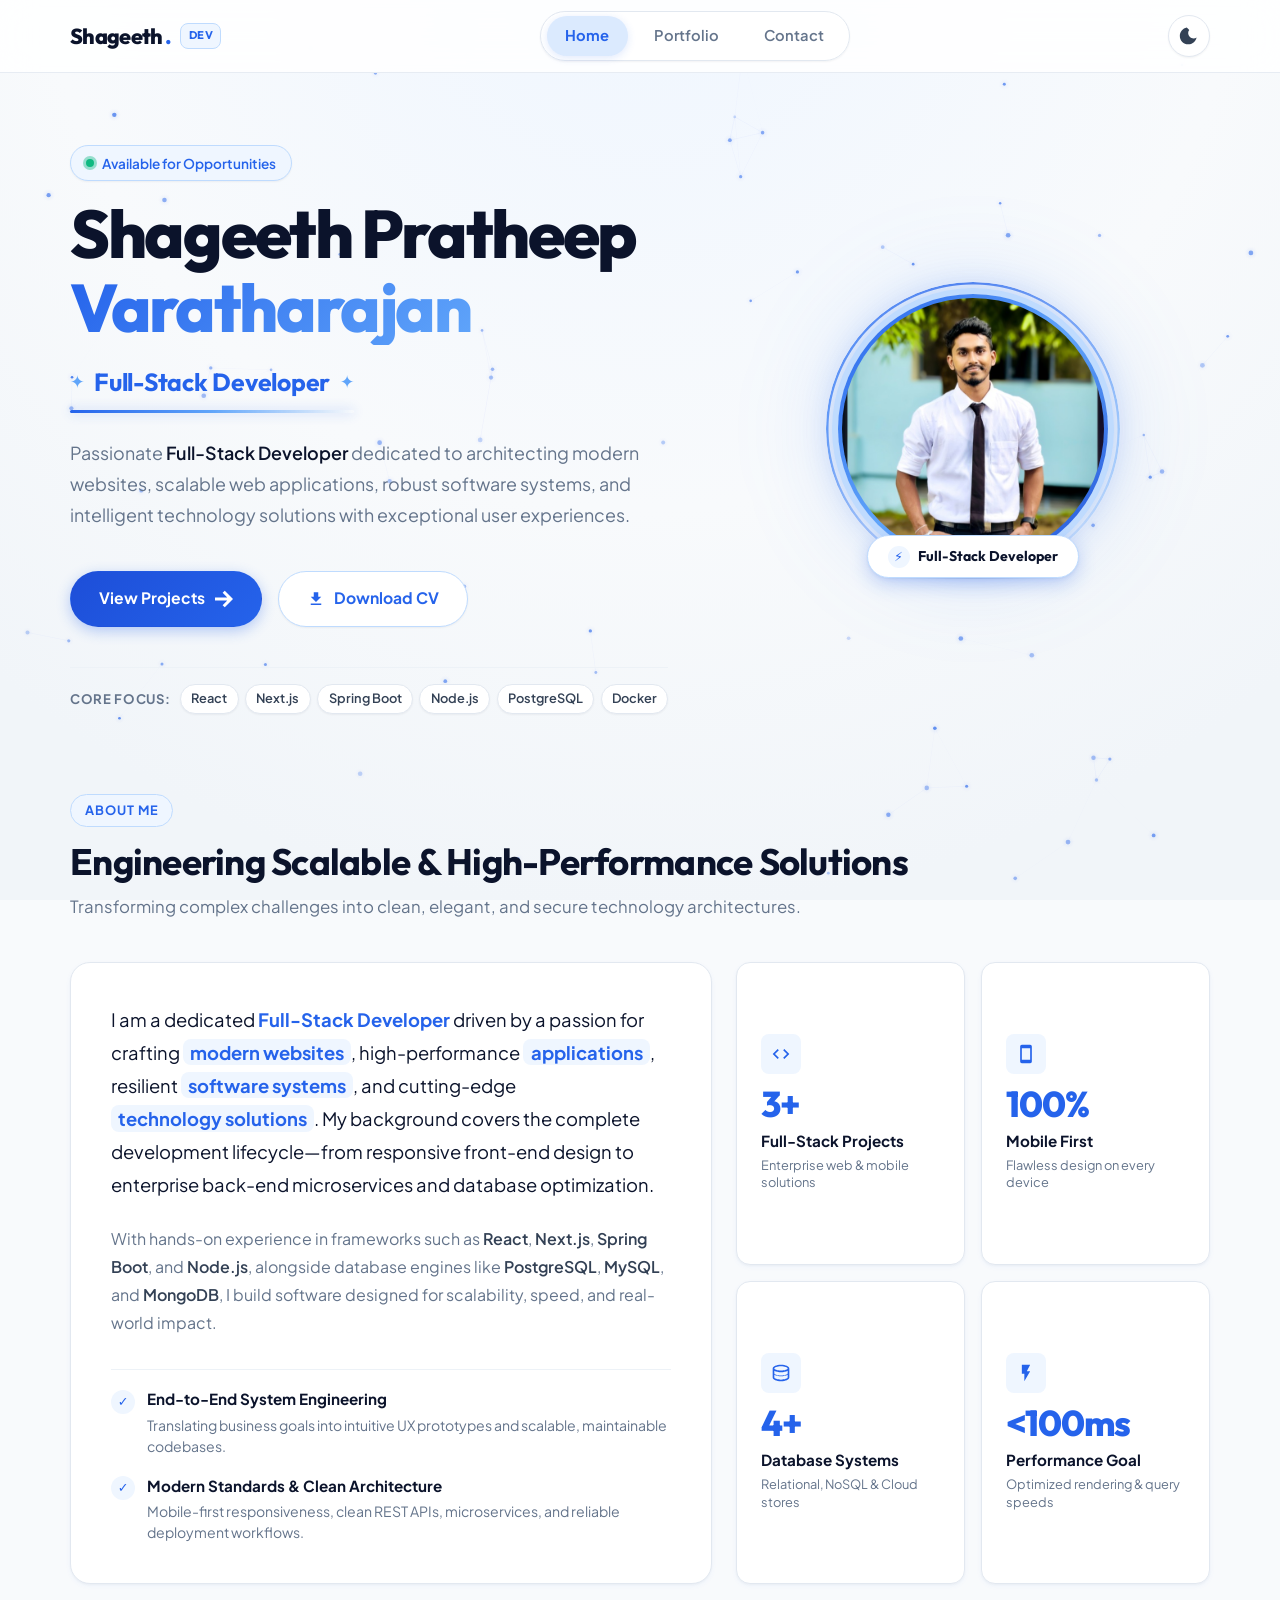
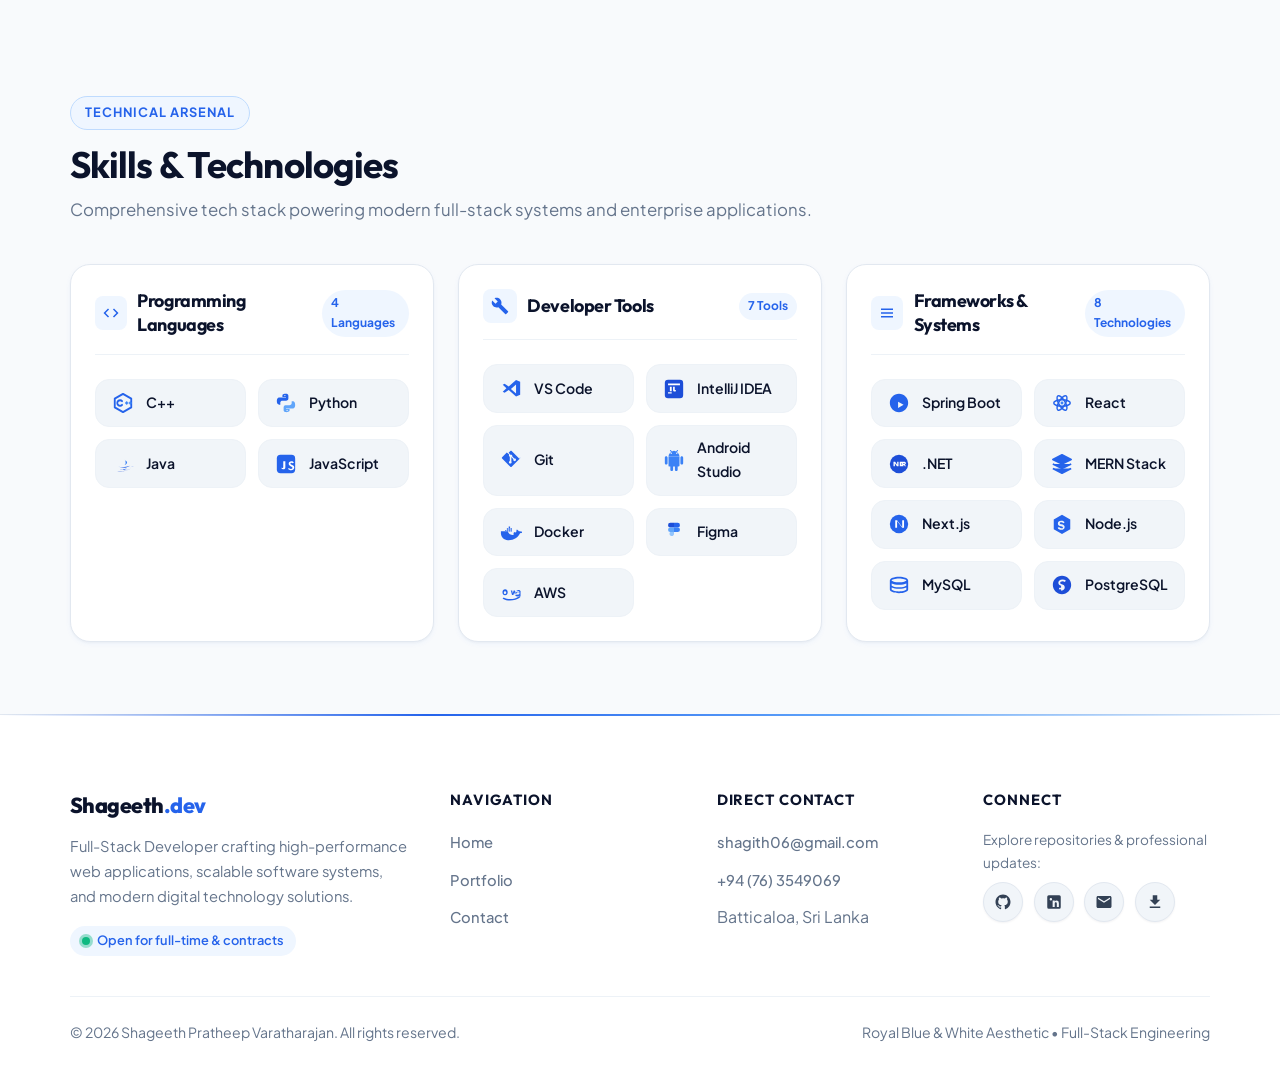
==== index.html @ 0f72dbed "init" ====
<!DOCTYPE html>
<html lang="en">
<head>
  <meta charset="UTF-8">
  <meta name="viewport" content="width=device-width, initial-scale=1">
  <title>Shageeth Pratheep Varatharajan | Full-Stack Developer</title>
  <meta name="description" content="Portfolio of Shageeth Pratheep Varatharajan, Full-Stack Developer specializing in modern websites, scalable applications, and software systems.">
  <link rel="preconnect" href="https://fonts.googleapis.com">
  <link rel="preconnect" href="https://fonts.gstatic.com" crossorigin>
  <link rel="stylesheet" href="https://fonts.googleapis.com/css2?family=Outfit:wght@400;500;600;700;800;900&family=Plus+Jakarta+Sans:wght@400;500;600;700;800&display=swap">
  <link rel="stylesheet" href="css/style.css">
  <script>
    try {
      var t = localStorage.getItem('theme') || (matchMedia('(prefers-color-scheme: dark)').matches ? 'dark' : 'light');
      document.documentElement.dataset.theme = t;
    } catch (e) {}
  </script>
</head>
<body>
  <a class="skip" href="#main">Skip to content</a>

  <!-- Interactive Constellation Background Canvas -->
  <canvas id="bg-canvas" class="bg-canvas" aria-hidden="true"></canvas>

  <!-- Header & Navigation -->
  <header class="site-header">
    <div class="wrap bar">
      <a class="brand" href="index.html" aria-label="Shageeth.dev Homepage">
        Shageeth<span class="brand-dot">.</span><span class="brand-badge">Dev</span>
      </a>

      <nav id="nav" aria-label="Main Navigation">
        <a href="index.html" aria-current="page">Home</a>
        <a href="portfolio.html">Portfolio</a>
        <a href="contact.html">Contact</a>
      </nav>

      <div class="tools">
        <button id="theme" class="icon-btn" aria-label="Switch theme" type="button">
          <!-- Sun Icon (shown in dark mode) -->
          <svg class="theme-icon-sun" viewBox="0 0 24 24" width="20" height="20">
            <path d="M12 18C8.68629 18 6 15.3137 6 12C6 8.68629 8.68629 6 12 6C15.3137 6 18 8.68629 18 12C18 15.3137 15.3137 18 12 18ZM12 16C14.2091 16 16 14.2091 16 12C16 9.79086 14.2091 8 12 8C9.79086 8 8 9.79086 8 12C8 14.2091 9.79086 16 12 16ZM11 1H13V4H11V1ZM11 20H13V23H11V20ZM3.51472 4.92893L4.92893 3.51472L7.05025 5.63604L5.63604 7.05025L3.51472 4.92893ZM16.9497 18.364L18.364 16.9497L20.4853 19.0711L19.0711 20.4853L16.9497 18.364ZM19.0711 3.51472L20.4853 4.92893L18.364 7.05025L16.9497 5.63604L19.0711 3.51472ZM5.63604 16.9497L7.05025 18.364L4.92893 20.4853L3.51472 19.0711L5.63604 16.9497ZM23 11V13H20V11H23ZM4 11V13H1V11H4Z"/>
          </svg>
          <!-- Moon Icon (shown in light mode) -->
          <svg class="theme-icon-moon" viewBox="0 0 24 24" width="20" height="20" style="display:none;">
            <path d="M12.3 4.9C11.5 5.9 11 7.1 11 8.5C11 12.1 13.9 15 17.5 15C18.9 15 20.1 14.5 21.1 13.7C20.1 18.4 15.9 22 11 22C5.5 22 1 17.5 1 12C1 7.1 4.6 2.9 9.3 1.9C10.4 2.8 11.4 3.8 12.3 4.9Z"/>
          </svg>
        </button>
        <button id="burger" class="icon-btn" aria-label="Open menu" aria-expanded="false" aria-controls="nav" type="button">
          <svg viewBox="0 0 24 24" width="22" height="22">
            <path d="M3 6h18v2H3V6zm0 5h18v2H3v-2zm0 5h18v2H3v-2z"/>
          </svg>
        </button>
      </div>
    </div>
  </header>

  <main id="main">
    <!-- Hero Section -->
    <section class="hero wrap">
      <div class="hero-grid">
        <div class="hero-content">
          <div class="hero-pill-badge">
            <span class="status-pulse"></span>
            <span>Available for Opportunities</span>
          </div>

          <h1 class="hero-name">
            Shageeth Pratheep<br>
            <span class="text-royal-gradient">Varatharajan</span>
          </h1>

          <div class="hero-role-wrapper">
            <div class="hero-role-title">
              <span class="role-sparkle">✦</span>
              <span>Full-Stack Developer</span>
              <span class="role-sparkle">✦</span>
            </div>
            <div class="glowing-accent-line"></div>
          </div>

          <p class="hero-lead">
            Passionate <strong class="highlight-ink">Full-Stack Developer</strong> dedicated to architecting modern websites, scalable web applications, robust software systems, and intelligent technology solutions with exceptional user experiences.
          </p>

          <div class="actions">
            <a class="btn btn-primary" href="portfolio.html">
              <span>View Projects</span>
              <svg viewBox="0 0 24 24">
                <path d="M13.025 1l-2.847 2.828 6.176 6.176h-16.354v3.992h16.354l-6.176 6.176 2.847 2.828 10.975-11z"/>
              </svg>
            </a>
            <a class="btn btn-ghost" href="assets/Shageeth_CV.pdf" download="Shageeth_CV.pdf">
              <svg viewBox="0 0 24 24">
                <path d="M19 9h-4V3H9v6H5l7 7 7-7zM5 18v2h14v-2H5z"/>
              </svg>
              <span>Download CV</span>
            </a>
          </div>

          <div class="hero-quick-stack">
            <span class="quick-stack-label">Core Focus:</span>
            <div class="quick-stack-chips">
              <span>React</span>
              <span>Next.js</span>
              <span>Spring Boot</span>
              <span>Node.js</span>
              <span>PostgreSQL</span>
              <span>Docker</span>
            </div>
          </div>
        </div>

        <div class="hero-visual">
          <div class="avatar-ambient-glow"></div>
          <div class="avatar-container">
            <div class="avatar-rotating-ring"></div>
            <div class="avatar-ring">
              <img src="skp.jpeg" alt="Shageeth Pratheep Varatharajan" class="profile-photo" width="270" height="270">
            </div>
            <div class="avatar-floating-badge">
              <span class="badge-icon">⚡</span>
              <span class="badge-text">Full-Stack Developer</span>
            </div>
          </div>
        </div>
      </div>
    </section>

    <!-- Self Introduction Section -->
    <section class="wrap intro-section" aria-labelledby="about-h">
      <div class="section-header">
        <span class="section-tag">About Me</span>
        <h2 id="about-h">Engineering Scalable &amp; High-Performance Solutions</h2>
        <p class="section-desc">Transforming complex challenges into clean, elegant, and secure technology architectures.</p>
      </div>

      <div class="intro-grid">
        <div class="intro-card">
          <p class="intro-highlight-text">
            I am a dedicated <strong class="text-royal">Full-Stack Developer</strong> driven by a passion for crafting 
            <span class="keyword-highlight">modern websites</span>, high-performance <span class="keyword-highlight">applications</span>, 
            resilient <span class="keyword-highlight">software systems</span>, and cutting-edge <span class="keyword-highlight">technology solutions</span>. 
            My background covers the complete development lifecycle—from responsive front-end design to enterprise back-end microservices and database optimization.
          </p>

          <p class="intro-secondary-text">
            With hands-on experience in frameworks such as <strong class="tech-bold">React</strong>, <strong class="tech-bold">Next.js</strong>, 
            <strong class="tech-bold">Spring Boot</strong>, and <strong class="tech-bold">Node.js</strong>, alongside database engines like 
            <strong class="tech-bold">PostgreSQL</strong>, <strong class="tech-bold">MySQL</strong>, and <strong class="tech-bold">MongoDB</strong>, 
            I build software designed for scalability, speed, and real-world impact.
          </p>

          <div class="intro-points">
            <div class="point-item">
              <div class="point-icon">✓</div>
              <div>
                <strong>End-to-End System Engineering</strong>
                <p>Translating business goals into intuitive UX prototypes and scalable, maintainable codebases.</p>
              </div>
            </div>
            <div class="point-item">
              <div class="point-icon">✓</div>
              <div>
                <strong>Modern Standards &amp; Clean Architecture</strong>
                <p>Mobile-first responsiveness, clean REST APIs, microservices, and reliable deployment workflows.</p>
              </div>
            </div>
          </div>
        </div>

        <div class="stats-container">
          <div class="stat-card">
            <div class="stat-icon-wrap">
              <svg viewBox="0 0 24 24">
                <path d="M9.4 16.6L4.8 12l4.6-4.6L8 6l-6 6 6 6 1.4-1.4zm5.2 0l4.6-4.6-4.6-4.6L16 6l6 6-6 6-1.4-1.4z"/>
              </svg>
            </div>
            <div class="stat-value">3+</div>
            <div class="stat-label">Full-Stack Projects</div>
            <div class="stat-sub">Enterprise web &amp; mobile solutions</div>
          </div>

          <div class="stat-card">
            <div class="stat-icon-wrap">
              <svg viewBox="0 0 24 24">
                <path d="M17 1.01L7 1c-1.1 0-2 .9-2 2v18c0 1.1.9 2 2 2h10c1.1 0 2-.9 2-2V3c0-1.1-.9-1.99-2-1.99zM17 19H7V5h10v14z"/>
              </svg>
            </div>
            <div class="stat-value">100%</div>
            <div class="stat-label">Mobile First</div>
            <div class="stat-sub">Flawless design on every device</div>
          </div>

          <div class="stat-card">
            <div class="stat-icon-wrap">
              <svg viewBox="0 0 24 24">
                <path d="M12 2C6.48 2 2 4.02 2 6.5v11C2 19.98 6.48 22 12 22s10-2.02 10-4.5v-11C22 4.02 17.52 2 12 2zm0 2c4.42 0 8 1.58 8 2.5S16.42 9 12 9 4 7.42 4 6.5 7.58 4 12 4zm8 13.5c0 .92-3.58 2.5-8 2.5s-8-1.58-8-2.5V14.2c2.14 1.14 5.02 1.8 8 1.8s5.86-.66 8-1.8v3.3zm0-5c0 .92-3.58 2.5-8 2.5s-8-1.58-8-2.5V9.2c2.14 1.14 5.02 1.8 8 1.8s5.86-.66 8-1.8v3.3z"/>
              </svg>
            </div>
            <div class="stat-value">4+</div>
            <div class="stat-label">Database Systems</div>
            <div class="stat-sub">Relational, NoSQL &amp; Cloud stores</div>
          </div>

          <div class="stat-card">
            <div class="stat-icon-wrap">
              <svg viewBox="0 0 24 24">
                <path d="M7 2v11h3v9l7-12h-4l4-8z"/>
              </svg>
            </div>
            <div class="stat-value">&lt;100ms</div>
            <div class="stat-label">Performance Goal</div>
            <div class="stat-sub">Optimized rendering &amp; query speeds</div>
          </div>
        </div>
      </div>
    </section>

    <!-- Skills & Technologies Section -->
    <section class="wrap skills-section" aria-labelledby="skills-h">
      <div class="section-header">
        <span class="section-tag">Technical Arsenal</span>
        <h2 id="skills-h">Skills &amp; Technologies</h2>
        <p class="section-desc">Comprehensive tech stack powering modern full-stack systems and enterprise applications.</p>
      </div>

      <div class="skills-grid">
        <!-- Category 1: Programming Languages -->
        <article class="skill-category-card">
          <div class="category-header">
            <div class="category-title-wrap">
              <div class="category-icon">
                <svg viewBox="0 0 24 24">
                  <path d="M9.4 16.6L4.8 12l4.6-4.6L8 6l-6 6 6 6 1.4-1.4zm5.2 0l4.6-4.6-4.6-4.6L16 6l6 6-6 6-1.4-1.4z"/>
                </svg>
              </div>
              <h3>Programming Languages</h3>
            </div>
            <span class="skill-count-badge">4 Languages</span>
          </div>

          <div class="tech-badges-list">
            <!-- C++ -->
            <div class="tech-badge-item">
              <div class="tech-icon-box">
                <svg viewBox="0 0 24 24" fill="none">
                  <path d="M12 2L3 7.2v9.6L12 22l9-5.2V7.2L12 2z" stroke="#2563EB" stroke-width="2" stroke-linejoin="round"/>
                  <path d="M11 10a3 3 0 100 4" stroke="#2563EB" stroke-width="2" stroke-linecap="round"/>
                  <path d="M15 12h2M16 11v2M19 12h2M20 11v2" stroke="#3B82F6" stroke-width="1.8" stroke-linecap="round"/>
                </svg>
              </div>
              <span>C++</span>
            </div>

            <!-- Python -->
            <div class="tech-badge-item">
              <div class="tech-icon-box">
                <svg viewBox="0 0 24 24">
                  <path fill="#2563EB" d="M11.9 2c-4 0-3.8 1.7-3.8 1.7v1.8h3.9v.6H4.7S2 5.9 2 9.9s2.4 3.9 2.4 3.9h1.4v-1.9s-.1-2.4 2.4-2.4h4.1s2.3.1 2.3-2.3V4.3S14.8 2 11.9 2zm-1.1 1.2a.7.7 0 110 1.4.7.7 0 010-1.4z"/>
                  <path fill="#60A5FA" d="M12.1 22c4 0 3.8-1.7 3.8-1.7v-1.8H12v-.6h7.3s2.7.2 2.7-3.8-2.4-3.9-2.4-3.9h-1.4v1.9s.1 2.4-2.4 2.4H11.7s-2.3-.1-2.3 2.3v2.8s-.2 2.3 2.7 2.3zm1.1-1.2a.7.7 0 110-1.4.7.7 0 010 1.4z"/>
                </svg>
              </div>
              <span>Python</span>
            </div>

            <!-- Java -->
            <div class="tech-badge-item">
              <div class="tech-icon-box">
                <svg viewBox="0 0 24 24">
                  <path fill="#2563EB" d="M8.8 17.5c1.9.1 4.8.4 7.6-.8-.7.7-1.7 1.3-2.8 1.5 3.3.2 6.5-.7 8.4-2.1-4.2 2.8-11.4 2.3-13.2 1.4zm-2.1-2.4c3.4.3 8.3.6 13.1-1.1-1.2.9-3.2 1.6-5.1 1.8 4 .2 8.3-.7 10.4-2.3-5.3 3.3-14.7 2.7-18.4 1.6z"/>
                  <path fill="#3B82F6" d="M14.6 9.8c.8 1 .4 1.9-.9 3.2 1.8-.7 3.1-1.8 2.7-3-.4-1.2-2.1-1.9-3.1-2.8 1.2.5 1.8 1.5 1.3 2.6z"/>
                  <path fill="#1D4ED8" d="M10.8 19.8c-2.3.2-4.1.3-5.2-.2 1 .5 2.6.7 4.5.6 2.3-.1 5.3-.6 7.4-1.6-2 .7-4.5 1.1-6.7 1.2z"/>
                </svg>
              </div>
              <span>Java</span>
            </div>

            <!-- JavaScript -->
            <div class="tech-badge-item">
              <div class="tech-icon-box">
                <svg viewBox="0 0 24 24">
                  <rect width="20" height="20" x="2" y="2" rx="4" fill="#2563EB"/>
                  <path fill="#FFFFFF" d="M7 16.5c.5.8 1.3 1.3 2.3 1.3 1.2 0 2-.7 2-2.2v-6.6h-2.3v6.5c0 .6-.3.9-.8.9-.4 0-.7-.3-.9-.6L7 16.5zm8.2-.1c.6.6 1.4 1 2.3 1 1 0 1.6-.5 1.6-1.2 0-.8-.6-1.1-1.7-1.6-1.5-.6-2.5-1.4-2.5-2.8 0-1.5 1.2-2.8 3-2.8 1.2 0 2.1.4 2.8 1.3l-1.5 1c-.4-.5-.8-.8-1.4-.8-.6 0-1 .4-1 .9 0 .6.4.9 1.4 1.3 1.7.7 2.8 1.4 2.8 3.1 0 1.8-1.4 2.9-3.4 2.9-1.5 0-2.6-.5-3.3-1.6l1.4-1.2z"/>
                </svg>
              </div>
              <span>JavaScript</span>
            </div>
          </div>
        </article>

        <!-- Category 2: Developer Tools -->
        <article class="skill-category-card">
          <div class="category-header">
            <div class="category-title-wrap">
              <div class="category-icon">
                <svg viewBox="0 0 24 24">
                  <path d="M22.7 19l-9.1-9.1c.9-2.3.4-5-1.5-6.9-2-2-5-2.4-7.4-1.3L9 6 6 9 1.6 4.7C.4 7.1.9 10.1 2.9 12.1c1.9 1.9 4.6 2.4 6.9 1.5l9.1 9.1c.4.4 1 .4 1.4 0l2.3-2.3c.5-.4.5-1.1.1-1.4z"/>
                </svg>
              </div>
              <h3>Developer Tools</h3>
            </div>
            <span class="skill-count-badge">7 Tools</span>
          </div>

          <div class="tech-badges-list">
            <!-- VS Code -->
            <div class="tech-badge-item">
              <div class="tech-icon-box">
                <svg viewBox="0 0 24 24">
                  <path fill="#2563EB" d="M17.5 2.1l-8 7.3L5 6.2 3 7.3l4 3.9L3 15.1l2 1.1 4.5-3.2 8 7.3 4.5-2.1V4.2L17.5 2.1zm0 14.7l-5.6-4.8 5.6-4.8v9.6z"/>
                </svg>
              </div>
              <span>VS Code</span>
            </div>

            <!-- IntelliJ IDEA -->
            <div class="tech-badge-item">
              <div class="tech-icon-box">
                <svg viewBox="0 0 24 24">
                  <rect width="20" height="20" x="2" y="2" rx="3.5" fill="#1D4ED8"/>
                  <path fill="#FFFFFF" d="M5.5 17h4v-1.5h-4V17zm4-7.5h-2v5h2v-5zm3.5 0h-2v3.5c0 1.2.6 1.7 1.8 1.7.5 0 .9-.1 1.2-.2v-1.4c-.2.1-.5.1-.7.1-.4 0-.5-.2-.5-.6v-3.1h.2zM5.5 6h13v2h-13V6z"/>
                </svg>
              </div>
              <span>IntelliJ IDEA</span>
            </div>

            <!-- Git -->
            <div class="tech-badge-item">
              <div class="tech-icon-box">
                <svg viewBox="0 0 24 24">
                  <path fill="#2563EB" d="M21.7 11.3l-9-9c-.4-.4-1-.4-1.4 0L9.4 4.2l2.3 2.3c.5-.2 1-.1 1.4.3.4.4.5 1 .3 1.4l2.2 2.2c.5-.2 1-.1 1.4.3.6.6.6 1.5 0 2.1-.6.6-1.5.6-2.1 0-.5-.5-.6-1.2-.3-1.7L12.4 8.7v4.9c.2.2.3.5.3.8 0 .8-.7 1.5-1.5 1.5s-1.5-.7-1.5-1.5c0-.6.4-1.2 1-1.4V8.4c-.6-.2-1-.8-1-1.4 0-.4.2-.7.4-.9L7.4 3.9 2.3 9c-.4.4-.4 1 0 1.4l9 9c.4.4 1 .4 1.4 0l9-9c.4-.4.4-1 0-1.4z"/>
                </svg>
              </div>
              <span>Git</span>
            </div>

            <!-- Android Studio -->
            <div class="tech-badge-item">
              <div class="tech-icon-box">
                <svg viewBox="0 0 24 24">
                  <path fill="#3B82F6" d="M6 18c0 .55.45 1 1 1h1v3.5c0 .83.67 1.5 1.5 1.5s1.5-.67 1.5-1.5V19h2v3.5c0 .83.67 1.5 1.5 1.5s1.5-.67 1.5-1.5V19h1c.55 0 1-.45 1-1V8H6v10zM3.5 8C2.67 8 2 8.67 2 9.5v6c0 .83.67 1.5 1.5 1.5S5 16.33 5 15.5v-6C5 8.67 4.33 8 3.5 8zm17 0c-.83 0-1.5.67-1.5 1.5v6c0 .83.67 1.5 1.5 1.5s1.5-.67 1.5-1.5v-6c0-.83-.67-1.5-1.5-1.5zm-5.4-4.7l1.3-1.3a.6.6 0 00-.8-.8l-1.4 1.4C13.4 2.2 12.7 2 12 2s-1.4.2-2.2.6L8.4 1.2a.6.6 0 00-.8.8l1.3 1.3C7.4 4.3 6.3 5.8 6.1 7.5h11.8c-.2-1.7-1.3-3.2-2.8-4.2zM9 5.5c-.4 0-.8-.3-.8-.8s.3-.8.8-.8.8.3.8.8-.4.8-.8.8zm6 0c-.4 0-.8-.3-.8-.8s.3-.8.8-.8.8.3.8.8-.4.8-.8.8z"/>
                </svg>
              </div>
              <span>Android Studio</span>
            </div>

            <!-- Docker -->
            <div class="tech-badge-item">
              <div class="tech-icon-box">
                <svg viewBox="0 0 24 24">
                  <path fill="#2563EB" d="M22.5 11.5c-.3-.2-1.3-.4-2-.2-.2-.8-.8-1.5-1.6-1.8l-.5-.2-.3.5c-.3.7-.4 1.5-.2 2.3-.6.4-1.7.4-2.1.2l-.3-.2-.2.3c-.6.8-.7 1.8-.4 2.8-.7.2-2.6.2-4.1-.7-1.1-.7-1.9-1.9-2.3-3.2H1V14c.4 3.7 3.3 6.8 7.5 7 6.4.3 11.2-2.7 13.5-7.8.8.1 1.7 0 2.2-.4.4-.3.6-.7.6-1.1-.3-.1-1.3-.1-2.3-.2zM7.5 10H9v1.5H7.5V10zm2 0H11v1.5H9.5V10zm-4 0H7v1.5H5.5V10zm6 0H13v1.5h-1.5V10zm-4-2H9v1.5H7.5V8zm2 0H11v1.5H9.5V8zm2 0H13v1.5h-1.5V8zm-2-2H11v1.5H9.5V6z"/>
                </svg>
              </div>
              <span>Docker</span>
            </div>

            <!-- Figma -->
            <div class="tech-badge-item">
              <div class="tech-icon-box">
                <svg viewBox="0 0 24 24">
                  <path fill="#1D4ED8" d="M8 2h4v5H8a2.5 2.5 0 010-5z"/>
                  <path fill="#2563EB" d="M12 2h4a2.5 2.5 0 010 5h-4V2z"/>
                  <path fill="#3B82F6" d="M12 7h4a2.5 2.5 0 010 5h-4V7z"/>
                  <path fill="#60A5FA" d="M8 7h4v5H8a2.5 2.5 0 010-5z"/>
                  <path fill="#93C5FD" d="M8 12h4v2.5a2.5 2.5 0 11-4-2.5z"/>
                </svg>
              </div>
              <span>Figma</span>
            </div>

            <!-- AWS -->
            <div class="tech-badge-item">
              <div class="tech-icon-box">
                <svg viewBox="0 0 24 24">
                  <path fill="#2563EB" d="M6.8 11.4c-.2-.7-.6-1.2-1.3-1.2-.8 0-1.3.6-1.3 1.5 0 .9.5 1.5 1.3 1.5.7 0 1.1-.5 1.3-1.1v-.7zm1.6-.2c0 2-1.1 3.2-2.9 3.2-1.7 0-2.8-1.2-2.8-3.2 0-2 1.2-3.2 2.9-3.2 1.7 0 2.8 1.2 2.8 3.2zm6.2 3.1h-1.5l-1.3-5h1.5l.6 3 1-3h1.3l.9 3 .7-3h1.5l-1.4 5h-1.4l-1-2.9-.9 2.9zm6.6-1.1c-.5.4-1.2.6-1.9.6-.8 0-1.4-.4-1.4-1 0-.7.6-1 1.7-1.1l1.6-.2v1.7zm1.4-2.6c-.1-1.3-1.1-1.8-2.6-1.8-1.4 0-2.5.5-2.8 1.7l1.3.4c.2-.6.7-.9 1.5-.9.7 0 1.2.3 1.2.8v.5l-2.1.2c-1.8.2-2.6 1-2.6 2.2 0 1.3 1 2.2 2.4 2.2.9 0 1.7-.4 2.1-1.1v1h1.4v-5.2zM2.8 18.2c6.2 3.4 13.9 2.3 19.3-1.6l-1.2-1.1c-4.7 3.4-11.4 4.3-16.9 1.4l-1.2 1.3z"/>
                </svg>
              </div>
              <span>AWS</span>
            </div>
          </div>
        </article>

        <!-- Category 3: Technologies & Frameworks -->
        <article class="skill-category-card">
          <div class="category-header">
            <div class="category-title-wrap">
              <div class="category-icon">
                <svg viewBox="0 0 24 24">
                  <path d="M4 6h16v2H4zm0 5h16v2H4zm0 5h16v2H4z"/>
                </svg>
              </div>
              <h3>Frameworks &amp; Systems</h3>
            </div>
            <span class="skill-count-badge">8 Technologies</span>
          </div>

          <div class="tech-badges-list">
            <!-- Spring Boot -->
            <div class="tech-badge-item">
              <div class="tech-icon-box">
                <svg viewBox="0 0 24 24">
                  <path fill="#2563EB" d="M12 2C6.48 2 2 6.48 2 12s4.48 10 10 10 10-4.48 10-10S17.52 2 12 2zm-1 15.5v-7l6 3.5-6 3.5z"/>
                </svg>
              </div>
              <span>Spring Boot</span>
            </div>

            <!-- React -->
            <div class="tech-badge-item">
              <div class="tech-icon-box">
                <svg viewBox="0 0 24 24" fill="none">
                  <ellipse cx="12" cy="12" rx="3.5" ry="9" stroke="#2563EB" stroke-width="1.6" transform="rotate(30 12 12)"/>
                  <ellipse cx="12" cy="12" rx="3.5" ry="9" stroke="#2563EB" stroke-width="1.6" transform="rotate(90 12 12)"/>
                  <ellipse cx="12" cy="12" rx="3.5" ry="9" stroke="#2563EB" stroke-width="1.6" transform="rotate(150 12 12)"/>
                  <circle cx="12" cy="12" r="1.6" fill="#3B82F6"/>
                </svg>
              </div>
              <span>React</span>
            </div>

            <!-- .NET -->
            <div class="tech-badge-item">
              <div class="tech-icon-box">
                <svg viewBox="0 0 24 24">
                  <circle cx="12" cy="12" r="10" fill="#1D4ED8"/>
                  <path fill="#FFFFFF" d="M6 14.5V9.5h1.8l2.2 3.3V9.5h1.5v5H9.7L7.5 11.2v3.3H6zm6.8 0V9.5h4v1.3h-2.5v.6h2.2v1.2h-2.2v.6h2.5v1.3h-4zm5.5 0l-.8-1.5h-.7v1.5h-1.4V9.5h2.2c1.2 0 1.9.6 1.9 1.6 0 .7-.4 1.2-1 1.4l1 2h-1.2zm-1.5-2.6h.7c.4 0 .7-.2.7-.5s-.3-.5-.7-.5h-.7v1z"/>
                </svg>
              </div>
              <span>.NET</span>
            </div>

            <!-- MERN Stack -->
            <div class="tech-badge-item">
              <div class="tech-icon-box">
                <svg viewBox="0 0 24 24">
                  <path fill="#2563EB" d="M12 2L2 7l10 5 10-5-10-5zM2 17l10 5 10-5M2 12l10 5 10-5" stroke="#2563EB" stroke-width="1.8" fill="none" stroke-linejoin="round"/>
                </svg>
              </div>
              <span>MERN Stack</span>
            </div>

            <!-- Next.js -->
            <div class="tech-badge-item">
              <div class="tech-icon-box">
                <svg viewBox="0 0 24 24">
                  <circle cx="12" cy="12" r="10" fill="#2563EB"/>
                  <path fill="#FFFFFF" d="M15.5 8h2v8h-2l-5.6-7.3V16h-2V8h2l5.6 7.3V8z"/>
                </svg>
              </div>
              <span>Next.js</span>
            </div>

            <!-- Node.js -->
            <div class="tech-badge-item">
              <div class="tech-icon-box">
                <svg viewBox="0 0 24 24">
                  <path fill="#2563EB" d="M12 2l9 5.2v10.4L12 22.8 3 17.6V7.2L12 2zm-1 6.5c-2 0-3.5 1-3.5 3s1.5 2.5 3.5 3c1.5.3 2 .6 2 1.2s-.7 1-1.8 1c-1.3 0-2-.5-2.3-1.3l-1.6.8c.6 1.5 2 2.2 3.9 2.2 2.3 0 3.7-1.1 3.7-3.1 0-1.8-1.3-2.6-3.4-3-1.6-.3-2-.7-2-1.2 0-.6.6-1 1.7-1 1.1 0 1.8.4 2.1 1.1l1.5-.9c-.5-1.2-1.7-1.8-3.3-1.8z"/>
                </svg>
              </div>
              <span>Node.js</span>
            </div>

            <!-- MySQL -->
            <div class="tech-badge-item">
              <div class="tech-icon-box">
                <svg viewBox="0 0 24 24">
                  <path fill="#2563EB" d="M12 3C6.5 3 2 4.8 2 7v10c0 2.2 4.5 4 10 4s10-1.8 10-4V7c0-2.2-4.5-4-10-4zm0 2c4.4 0 8 1.3 8 2s-3.6 2-8 2-8-1.3-8-2 3.6-2 8-2zm8 12c0 .7-3.6 2-8 2s-8-1.3-8-2v-2.2c2 .9 4.8 1.4 8 1.4s6-.5 8-1.4V17zm0-4.5c0 .7-3.6 2-8 2s-8-1.3-8-2v-2.2c2 .9 4.8 1.4 8 1.4s6-.5 8-1.4v2.2z"/>
                </svg>
              </div>
              <span>MySQL</span>
            </div>

            <!-- PostgreSQL -->
            <div class="tech-badge-item">
              <div class="tech-icon-box">
                <svg viewBox="0 0 24 24">
                  <path fill="#1D4ED8" d="M12 2C6.48 2 2 6.48 2 12s4.48 10 10 10 10-4.48 10-10S17.52 2 12 2zm1 16.5h-2v-1.8c-.8.2-1.6.2-2.4 0l.4-1.8c.7.2 1.3.2 2 0v-2.1c-1.8-.4-3-1.6-3-3.3 0-2 1.8-3.5 4.5-3.5 1.5 0 2.8.4 3.7 1.1l-1 1.5c-.7-.5-1.6-.8-2.7-.8-1.5 0-2.5.8-2.5 1.8 0 .8.6 1.4 1.8 1.6v.1c2 .4 3.2 1.5 3.2 3.3 0 2.1-1.8 3.6-4.5 3.6-.3 0-.6 0-.9-.1v1.9h1.4v-.6z"/>
                </svg>
              </div>
              <span>PostgreSQL</span>
            </div>
          </div>
        </article>
      </div>
    </section>
  </main>

  <!-- Premium Footer -->
  <footer class="site-footer">
    <div class="wrap">
      <div class="footer-main">
        <div class="footer-brand">
          <h4>Shageeth<span class="text-royal">.dev</span></h4>
          <p>Full-Stack Developer crafting high-performance web applications, scalable software systems, and modern digital technology solutions.</p>
          <div class="footer-status">
            <span class="status-pulse"></span>
            <span>Open for full-time &amp; contracts</span>
          </div>
        </div>

        <div class="footer-col">
          <h5>Navigation</h5>
          <ul class="footer-links">
            <li><a href="index.html">Home</a></li>
            <li><a href="portfolio.html">Portfolio</a></li>
            <li><a href="contact.html">Contact</a></li>
          </ul>
        </div>

        <div class="footer-col">
          <h5>Direct Contact</h5>
          <ul class="footer-links">
            <li><a href="mailto:shagith06@gmail.com">shagith06@gmail.com</a></li>
            <li><a href="tel:+94763549069">+94 (76) 3549069</a></li>
            <li><span class="muted">Batticaloa, Sri Lanka</span></li>
          </ul>
        </div>

        <div class="footer-col">
          <h5>Connect</h5>
          <p class="muted" style="font-size:0.85rem; margin-bottom: 0.5rem;">Explore repositories &amp; professional updates:</p>
          <div class="footer-social-row">
            <!-- GitHub -->
            <a href="https://github.com/" class="social-icon-btn" target="_blank" rel="noopener noreferrer" aria-label="GitHub Profile">
              <svg viewBox="0 0 24 24">
                <path d="M12 2C6.477 2 2 6.484 2 12.017c0 4.425 2.865 8.18 6.839 9.504.5.092.682-.217.682-.483 0-.237-.008-.868-.013-1.703-2.782.605-3.369-1.343-3.369-1.343-.454-1.158-1.11-1.466-1.11-1.466-.908-.62.069-.608.069-.608 1.003.07 1.53 1.032 1.53 1.032.892 1.53 2.341 1.088 2.91.832.092-.647.35-1.088.636-1.338-2.22-.253-4.555-1.113-4.555-4.951 0-1.093.39-1.988 1.029-2.688-.103-.253-.446-1.272.098-2.65 0 0 .84-.27 2.75 1.026A9.564 9.564 0 0112 6.844c.85.004 1.705.115 2.504.337 1.909-1.296 2.747-1.027 2.747-1.027.546 1.379.202 2.398.1 2.651.64.7 1.028 1.595 1.028 2.688 0 3.848-2.339 4.695-4.566 4.943.359.309.678.92.678 1.855 0 1.338-.012 2.419-.012 2.747 0 .268.18.58.688.482A10.019 10.019 0 0022 12.017C22 6.484 17.522 2 12 2z"/>
              </svg>
            </a>
            <!-- LinkedIn -->
            <a href="https://linkedin.com/" class="social-icon-btn" target="_blank" rel="noopener noreferrer" aria-label="LinkedIn Profile">
              <svg viewBox="0 0 24 24">
                <path d="M19 3a2 2 0 0 1 2 2v14a2 2 0 0 1-2 2H5a2 2 0 0 1-2-2V5a2 2 0 0 1 2-2h14m-.5 15.5v-5.3a3.26 3.26 0 0 0-3.26-3.26c-.85 0-1.84.52-2.28 1.3v-1.11h-2.79v8.37h2.79v-4.93c0-.77.62-1.4 1.39-1.4a1.4 1.4 0 0 1 1.4 1.4v4.93h2.75M6.46 10.9h2.77v8.37H6.46v-8.37M7.84 6.7a1.62 1.62 0 1 0 0 3.24 1.62 1.62 0 0 0 0-3.24z"/>
              </svg>
            </a>
            <!-- Email -->
            <a href="mailto:shagith06@gmail.com" class="social-icon-btn" aria-label="Send Email">
              <svg viewBox="0 0 24 24">
                <path d="M20 4H4c-1.1 0-1.99.9-1.99 2L2 18c0 1.1.9 2 2 2h16c1.1 0 2-.9 2-2V6c0-1.1-.9-2-2-2zm0 4l-8 5-8-5V6l8 5 8-5v2z"/>
              </svg>
            </a>
            <!-- CV -->
            <a href="assets/Shageeth_CV.pdf" download="Shageeth_CV.pdf" class="social-icon-btn" aria-label="Download CV">
              <svg viewBox="0 0 24 24">
                <path d="M19 9h-4V3H9v6H5l7 7 7-7zM5 18v2h14v-2H5z"/>
              </svg>
            </a>
          </div>
        </div>
      </div>

      <div class="footer-bottom">
        <p>© <span id="year">2026</span> Shageeth Pratheep Varatharajan. All rights reserved.</p>
        <p>Royal Blue &amp; White Aesthetic • Full-Stack Engineering</p>
      </div>
    </div>
  </footer>

  <script src="js/main.js"></script>
  <script src="js/particles.js"></script>
</body>
</html>
---- css/style.css ----
/* ==========================================================================
   PORTFOLIO DESIGN SYSTEM - ROYAL BLUE, SOFT BLUE & WHITE
   High-End Full-Stack Developer Aesthetic
   ========================================================================== */

:root {
  /* Royal Blue Color System */
  --royal-950: #071233;
  --royal-900: #0C1E52;
  --royal-800: #142F80;
  --royal-700: #1D4ED8; /* Deep Royal Accent */
  --royal-600: #2563EB; /* Primary Vibrant Royal Blue */
  --royal-500: #3B82F6; /* Bright Royal Blue */
  --royal-400: #60A5FA; /* Soft Radiant Blue */
  --royal-300: #93C5FD; /* Pale Royal Accent */
  --royal-200: #BFDBFE; /* Soft Ice Blue */
  --royal-100: #DBEAFE; /* Very Soft Blue Tint */
  --royal-50:  #EFF6FF; /* Pure Soft Blue Surface */

  /* Light Theme (Default: Crisp White, Soft Blue, Royal Blue) */
  --bg-page: #F8FAFC;
  --bg-radial: radial-gradient(1000px circle at 50% -10%, #EFF6FF 0%, #F8FAFC 60%, #F1F5F9 100%);
  --surface: #FFFFFF;
  --surface-alt: #F1F5F9;
  --surface-card: #FFFFFF;
  --surface-card-hover: #F8FAFD;
  --surface-glass: rgba(255, 255, 255, 0.85);

  --ink: #0B132B;          /* Luxurious deep obsidian navy */
  --ink-secondary: #334155;
  --muted: #64748B;        /* Highly readable slate text */
  --muted-light: #94A3B8;

  --line: #E2E8F0;
  --line-subtle: #EDF2F7;
  --line-royal: rgba(37, 99, 235, 0.16);
  --line-royal-glow: rgba(37, 99, 235, 0.35);

  --accent: #2563EB;
  --accent-hover: #1D4ED8;
  --accent-ink: #FFFFFF;
  --accent-soft: #EFF6FF;
  --accent-soft-hover: #DBEAFE;
  --accent-soft-border: #BFDBFE;
  
  --accent-glow: rgba(37, 99, 235, 0.16);
  --accent-glow-strong: rgba(37, 99, 235, 0.32);
  --ambient-blur: rgba(37, 99, 235, 0.18);

  --badge-bg: #EFF6FF;
  --badge-text: #1D4ED8;
  --badge-border: #BFDBFE;

  --nav-bg: rgba(255, 255, 255, 0.86);
  --nav-border: rgba(226, 232, 240, 0.8);
  --nav-pill-hover: #EFF6FF;
  --nav-pill-active: #DBEAFE;
  --nav-glow: rgba(37, 99, 235, 0.14);

  --shadow-xs: 0 1px 2px rgba(11, 19, 43, 0.05);
  --shadow-sm: 0 2px 6px -1px rgba(37, 99, 235, 0.06), 0 1px 3px rgba(11, 19, 43, 0.04);
  --shadow-md: 0 8px 24px -4px rgba(37, 99, 235, 0.08), 0 3px 8px -2px rgba(11, 19, 43, 0.04);
  --shadow-lg: 0 16px 36px -6px rgba(37, 99, 235, 0.12), 0 6px 16px -3px rgba(11, 19, 43, 0.04);
  --shadow-glow: 0 0 35px rgba(37, 99, 235, 0.22);

  --r-sm: 8px;
  --r-md: 14px;
  --r-lg: 20px;
  --r-full: 9999px;

  --s1: 0.5rem;
  --s2: 1rem;
  --s3: 1.5rem;
  --s4: 2.5rem;
  --s5: 4.5rem;

  --font-display: 'Outfit', 'Plus Jakarta Sans', system-ui, -apple-system, sans-serif;
  --font-body: 'Plus Jakarta Sans', system-ui, -apple-system, sans-serif;
}

:root[data-theme="dark"] {
  /* Dark Theme: Luxurious Midnight Obsidian, Royal Blue Glow, Crisp White/Ice Highlights */
  --bg-page: #080D1A;
  --bg-radial: radial-gradient(1100px circle at 50% -10%, #0E1A38 0%, #080D1A 60%, #050811 100%);
  --surface: #0E172A;
  --surface-alt: #131F37;
  --surface-card: #0F1A33;
  --surface-card-hover: #132244;
  --surface-glass: rgba(14, 23, 42, 0.88);

  --ink: #F8FAFC;
  --ink-secondary: #CBD5E1;
  --muted: #94A3B8;
  --muted-light: #64748B;

  --line: #1E293B;
  --line-subtle: #142036;
  --line-royal: rgba(59, 130, 246, 0.22);
  --line-royal-glow: rgba(96, 165, 250, 0.45);

  --accent: #3B82F6;
  --accent-hover: #60A5FA;
  --accent-ink: #050B18;
  --accent-soft: rgba(37, 99, 235, 0.16);
  --accent-soft-hover: rgba(59, 130, 246, 0.24);
  --accent-soft-border: rgba(59, 130, 246, 0.32);

  --accent-glow: rgba(59, 130, 246, 0.25);
  --accent-glow-strong: rgba(59, 130, 246, 0.45);
  --ambient-blur: rgba(37, 99, 235, 0.32);

  --badge-bg: rgba(37, 99, 235, 0.16);
  --badge-text: #93C5FD;
  --badge-border: rgba(59, 130, 246, 0.3);

  --nav-bg: rgba(10, 16, 32, 0.88);
  --nav-border: rgba(30, 41, 59, 0.8);
  --nav-pill-hover: rgba(37, 99, 235, 0.18);
  --nav-pill-active: rgba(37, 99, 235, 0.28);
  --nav-glow: rgba(59, 130, 246, 0.28);

  --shadow-xs: 0 1px 2px rgba(0, 0, 0, 0.4);
  --shadow-sm: 0 2px 6px rgba(0, 0, 0, 0.5), 0 0 12px rgba(37, 99, 235, 0.08);
  --shadow-md: 0 8px 24px -4px rgba(0, 0, 0, 0.6), 0 0 20px rgba(37, 99, 235, 0.14);
  --shadow-lg: 0 16px 36px -6px rgba(0, 0, 0, 0.7), 0 0 30px rgba(37, 99, 235, 0.2);
  --shadow-glow: 0 0 40px rgba(59, 130, 246, 0.32);
}

/* ==========================================================================
   Base Styles & Reset
   ========================================================================== */

* {
  box-sizing: border-box;
  margin: 0;
  padding: 0;
}

html {
  scroll-behavior: smooth;
  color-scheme: light dark;
}

body {
  font-family: var(--font-body);
  font-weight: 400;
  font-size: 1rem;
  line-height: 1.7;
  background-color: var(--bg-page);
  background-image: var(--bg-radial);
  background-attachment: fixed;
  color: var(--ink);
  transition: background-color 0.3s ease, color 0.3s ease;
  min-height: 100vh;
  display: flex;
  flex-direction: column;
  overflow-x: hidden;
  -webkit-font-smoothing: antialiased;
  -moz-osx-font-smoothing: grayscale;
}

/* Interactive Constellation Background Canvas */
.bg-canvas {
  position: fixed;
  top: 0;
  left: 0;
  width: 100vw;
  height: 100vh;
  pointer-events: none;
  z-index: 0;
  opacity: 0.95;
}

main {
  flex: 1;
  position: relative;
  z-index: 1;
}

a {
  color: var(--accent);
  text-decoration: none;
  transition: color 0.2s ease, transform 0.2s ease;
}

a:hover {
  color: var(--accent-hover);
}

button {
  font-family: inherit;
  border: none;
  background: none;
  cursor: pointer;
}

:focus-visible {
  outline: 2px solid var(--accent);
  outline-offset: 3px;
  border-radius: 4px;
}

.wrap {
  width: min(1140px, 100% - 3rem);
  margin-inline: auto;
}

.skip {
  position: absolute;
  left: -999px;
  top: 0;
  background: var(--accent);
  color: var(--accent-ink);
  padding: var(--s1) var(--s2);
  border-radius: var(--r-sm);
  font-weight: 600;
  z-index: 1000;
  box-shadow: var(--shadow-md);
  transition: left 0.2s ease;
}

.skip:focus {
  left: var(--s2);
  top: var(--s2);
}

/* ==========================================================================
   Typography Hierarchy
   ========================================================================== */

h1, h2, h3, h4 {
  font-family: var(--font-display);
  color: var(--ink);
  letter-spacing: -0.025em;
  font-weight: 700;
}

h1 {
  font-size: clamp(2.4rem, 5.5vw, 4.2rem);
  line-height: 1.1;
  font-weight: 800;
  letter-spacing: -0.035em;
}

h2 {
  font-size: clamp(1.6rem, 3.2vw, 2.3rem);
  line-height: 1.25;
  font-weight: 700;
  letter-spacing: -0.02em;
}

h3 {
  font-size: 1.25rem;
  line-height: 1.35;
  font-weight: 600;
}

.text-royal {
  color: var(--accent);
}

.text-royal-gradient {
  background: linear-gradient(135deg, var(--royal-600) 0%, var(--royal-400) 100%);
  -webkit-background-clip: text;
  -webkit-text-fill-color: transparent;
  display: inline-block;
}

:root[data-theme="dark"] .text-royal-gradient {
  background: linear-gradient(135deg, var(--royal-400) 0%, #93C5FD 100%);
  -webkit-background-clip: text;
  -webkit-text-fill-color: transparent;
}

.muted {
  color: var(--muted);
}

.lead {
  color: var(--muted);
  font-size: 1.125rem;
  line-height: 1.75;
  max-width: 62ch;
}

.section-tag {
  display: inline-flex;
  align-items: center;
  gap: 0.4rem;
  font-size: 0.8rem;
  font-weight: 700;
  text-transform: uppercase;
  letter-spacing: 0.08em;
  color: var(--accent);
  background: var(--accent-soft);
  border: 1px solid var(--accent-soft-border);
  padding: 0.3rem 0.85rem;
  border-radius: var(--r-full);
  margin-bottom: 0.75rem;
}

.section-header {
  margin-bottom: var(--s4);
}

.section-header.text-center {
  text-align: center;
  max-width: 700px;
  margin-inline: auto;
}

.section-desc {
  color: var(--muted);
  font-size: 1.05rem;
  margin-top: 0.5rem;
}

/* ==========================================================================
   Header & Navigation (Floating / Popup Modern Style)
   ========================================================================== */

.site-header {
  position: sticky;
  top: 0;
  z-index: 100;
  background: var(--nav-bg);
  backdrop-filter: blur(16px);
  -webkit-backdrop-filter: blur(16px);
  border-bottom: 1px solid var(--nav-border);
  transition: all 0.3s ease;
}

.bar {
  display: flex;
  align-items: center;
  justify-content: space-between;
  gap: var(--s2);
  min-height: 72px;
}

/* Brand */
.brand {
  font-family: var(--font-display);
  font-weight: 800;
  font-size: 1.35rem;
  letter-spacing: -0.03em;
  color: var(--ink);
  display: inline-flex;
  align-items: center;
  gap: 0.15rem;
  text-decoration: none;
  transition: transform 0.2s ease;
}

.brand:hover {
  transform: scale(1.02);
  color: var(--ink);
}

.brand-dot {
  color: var(--accent);
  font-size: 1.35rem;
  transition: color 0.2s ease;
}

.brand-badge {
  font-size: 0.7rem;
  font-weight: 700;
  text-transform: uppercase;
  letter-spacing: 0.05em;
  padding: 0.15rem 0.45rem;
  border-radius: var(--r-sm);
  background: var(--accent-soft);
  color: var(--accent);
  border: 1px solid var(--accent-soft-border);
  margin-left: 0.4rem;
}

/* Navigation Links - Floating / Popup Style */
nav {
  display: flex;
  align-items: center;
  gap: 0.5rem;
  background: var(--surface-glass);
  padding: 0.3rem 0.4rem;
  border-radius: var(--r-full);
  border: 1px solid var(--line);
  box-shadow: var(--shadow-xs);
  transition: all 0.3s ease;
}

:root[data-theme="dark"] nav {
  background: rgba(15, 26, 51, 0.7);
  border-color: rgba(59, 130, 246, 0.15);
}

nav a {
  position: relative;
  display: inline-flex;
  align-items: center;
  gap: 0.4rem;
  color: var(--muted);
  text-decoration: none;
  font-weight: 600;
  font-size: 0.92rem;
  padding: 0.45rem 1.15rem;
  border-radius: var(--r-full);
  transition: all 0.25s cubic-bezier(0.16, 1, 0.3, 1);
}

/* Smooth floating / popup interaction */
nav a:hover {
  color: var(--accent);
  background: var(--nav-pill-hover);
  transform: translateY(-2px);
  box-shadow: 0 4px 12px var(--nav-glow);
}

nav a:active {
  transform: translateY(0);
}

nav a[aria-current="page"] {
  color: var(--accent);
  background: var(--nav-pill-active);
  font-weight: 700;
  box-shadow: 0 2px 8px var(--nav-glow);
}

:root[data-theme="dark"] nav a[aria-current="page"] {
  color: #FFFFFF;
  background: rgba(37, 99, 235, 0.35);
  border: 1px solid rgba(96, 165, 250, 0.35);
}

/* Navigation Tools */
.tools {
  display: flex;
  align-items: center;
  gap: 0.6rem;
}

.icon-btn {
  display: inline-flex;
  align-items: center;
  justify-content: center;
  width: 42px;
  height: 42px;
  border-radius: var(--r-full);
  border: 1px solid var(--line);
  background: var(--surface);
  color: var(--ink-secondary);
  font-size: 1.1rem;
  cursor: pointer;
  box-shadow: var(--shadow-xs);
  transition: all 0.25s cubic-bezier(0.16, 1, 0.3, 1);
}

.icon-btn:hover {
  border-color: var(--accent);
  background: var(--accent-soft);
  color: var(--accent);
  transform: translateY(-2px);
  box-shadow: 0 4px 12px var(--accent-glow);
}

.icon-btn svg {
  width: 20px;
  height: 20px;
  fill: currentColor;
  transition: transform 0.3s ease;
}

.icon-btn:hover svg {
  transform: rotate(15deg);
}

#burger {
  display: none;
}

/* ==========================================================================
   Hero Section & Profile Photo
   ========================================================================== */

.hero {
  padding-block: var(--s5) var(--s4);
  position: relative;
}

.hero-grid {
  display: grid;
  grid-template-columns: 1.25fr 0.95fr;
  align-items: center;
  gap: var(--s4);
}

/* Hero Content */
.hero-content {
  display: flex;
  flex-direction: column;
  align-items: flex-start;
  z-index: 2;
}

.hero-pill-badge {
  display: inline-flex;
  align-items: center;
  gap: 0.5rem;
  padding: 0.35rem 0.95rem;
  border-radius: var(--r-full);
  background: var(--accent-soft);
  border: 1px solid var(--accent-soft-border);
  color: var(--accent);
  font-size: 0.85rem;
  font-weight: 600;
  margin-bottom: var(--s2);
  box-shadow: var(--shadow-xs);
  animation: fadeInDown 0.6s ease-out both;
}

.status-pulse {
  width: 8px;
  height: 8px;
  border-radius: 50%;
  background-color: #10B981;
  position: relative;
}

.status-pulse::after {
  content: '';
  position: absolute;
  inset: -3px;
  border-radius: 50%;
  background-color: rgba(16, 185, 129, 0.4);
  animation: pulseGlow 2s cubic-bezier(0.4, 0, 0.6, 1) infinite;
}

@keyframes pulseGlow {
  0%, 100% { transform: scale(1); opacity: 0.8; }
  50% { transform: scale(1.6); opacity: 0; }
}

.hero-name {
  margin-bottom: var(--s2);
  animation: fadeInUp 0.7s cubic-bezier(0.16, 1, 0.3, 1) 0.1s both;
}

/* Prominent Full-Stack Developer Title with glowing accent line */
.hero-role-wrapper {
  display: inline-flex;
  flex-direction: column;
  margin-bottom: var(--s3);
  animation: fadeInUp 0.7s cubic-bezier(0.16, 1, 0.3, 1) 0.2s both;
}

.hero-role-title {
  display: inline-flex;
  align-items: center;
  gap: 0.6rem;
  font-family: var(--font-display);
  font-size: clamp(1.2rem, 2.2vw, 1.55rem);
  font-weight: 700;
  color: var(--accent);
  letter-spacing: -0.01em;
}

.role-sparkle {
  color: var(--royal-400);
  font-size: 1.1rem;
  animation: sparkleRotate 4s linear infinite;
}

@keyframes sparkleRotate {
  0% { transform: rotate(0deg) scale(1); }
  50% { transform: rotate(180deg) scale(1.2); }
  100% { transform: rotate(360deg) scale(1); }
}

.glowing-accent-line {
  height: 3px;
  width: 100%;
  min-width: 220px;
  margin-top: 0.4rem;
  background: linear-gradient(90deg, var(--royal-600) 0%, var(--royal-400) 50%, transparent 100%);
  border-radius: var(--r-full);
  box-shadow: 0 0 12px var(--accent-glow-strong);
  position: relative;
  overflow: hidden;
}

.glowing-accent-line::after {
  content: '';
  position: absolute;
  top: 0;
  left: -100%;
  width: 60%;
  height: 100%;
  background: linear-gradient(90deg, transparent, rgba(255, 255, 255, 0.8), transparent);
  animation: shimmerSweep 3s infinite ease-in-out;
}

@keyframes shimmerSweep {
  0% { left: -100%; }
  100% { left: 200%; }
}

.hero-lead {
  font-size: 1.12rem;
  line-height: 1.75;
  color: var(--muted);
  max-width: 58ch;
  margin-bottom: var(--s4);
  animation: fadeInUp 0.7s cubic-bezier(0.16, 1, 0.3, 1) 0.3s both;
}

.highlight-ink {
  color: var(--ink);
  font-weight: 600;
}

/* Actions Buttons */
.actions {
  display: flex;
  flex-wrap: wrap;
  align-items: center;
  gap: var(--s2);
  margin-bottom: var(--s4);
  animation: fadeInUp 0.7s cubic-bezier(0.16, 1, 0.3, 1) 0.4s both;
}

.btn {
  display: inline-flex;
  align-items: center;
  justify-content: center;
  gap: 0.6rem;
  padding: 0.85rem 1.75rem;
  border-radius: var(--r-full);
  font-family: var(--font-body);
  font-weight: 700;
  font-size: 0.98rem;
  text-decoration: none;
  border: 1px solid transparent;
  cursor: pointer;
  transition: all 0.25s cubic-bezier(0.16, 1, 0.3, 1);
  position: relative;
  overflow: hidden;
}

.btn svg {
  width: 18px;
  height: 18px;
  fill: currentColor;
  transition: transform 0.2s ease;
}

/* Primary Button (Royal Blue with Glow) */
.btn-primary {
  background: linear-gradient(135deg, var(--royal-700) 0%, var(--royal-600) 100%);
  color: #FFFFFF;
  box-shadow: 0 4px 14px var(--accent-glow-strong);
}

.btn-primary:hover {
  color: #FFFFFF;
  transform: translateY(-2px);
  box-shadow: 0 8px 24px var(--accent-glow-strong), 0 0 15px var(--accent-glow);
  background: linear-gradient(135deg, var(--royal-800) 0%, var(--royal-700) 100%);
}

.btn-primary:hover svg {
  transform: translateX(3px);
}

.btn-primary:active {
  transform: translateY(0);
}

/* Ghost Button (Soft Blue / Royal Outline) */
.btn-ghost {
  background: var(--surface);
  color: var(--accent);
  border: 1px solid var(--accent-soft-border);
  box-shadow: var(--shadow-xs);
}

.btn-ghost:hover {
  background: var(--accent-soft);
  border-color: var(--accent);
  color: var(--accent-hover);
  transform: translateY(-2px);
  box-shadow: 0 4px 16px var(--accent-glow);
}

.btn-ghost:hover svg {
  transform: translateY(2px);
}

.btn-ghost:active {
  transform: translateY(0);
}

/* Quick Stack Chips */
.hero-quick-stack {
  display: flex;
  align-items: center;
  flex-wrap: wrap;
  gap: 0.6rem;
  padding-top: var(--s2);
  border-top: 1px solid var(--line-subtle);
  animation: fadeInUp 0.7s cubic-bezier(0.16, 1, 0.3, 1) 0.5s both;
}

.quick-stack-label {
  font-size: 0.82rem;
  font-weight: 700;
  color: var(--muted);
  text-transform: uppercase;
  letter-spacing: 0.05em;
}

.quick-stack-chips {
  display: flex;
  flex-wrap: wrap;
  gap: 0.4rem;
}

.quick-stack-chips span {
  font-size: 0.8rem;
  font-weight: 600;
  padding: 0.2rem 0.65rem;
  border-radius: var(--r-full);
  background: var(--surface);
  color: var(--ink-secondary);
  border: 1px solid var(--line);
  box-shadow: var(--shadow-xs);
  transition: all 0.2s ease;
}

.quick-stack-chips span:hover {
  border-color: var(--accent);
  color: var(--accent);
  transform: translateY(-1px);
}

/* ==========================================================================
   Hero Visual & Profile Photo (Circular, Glowing Ring, Ambient Glow)
   ========================================================================== */

.hero-visual {
  display: flex;
  justify-content: center;
  align-items: center;
  position: relative;
  z-index: 1;
}

/* Ambient Blue Glow behind the photo */
.avatar-ambient-glow {
  position: absolute;
  width: 360px;
  height: 360px;
  border-radius: 50%;
  background: radial-gradient(circle, var(--ambient-blur) 0%, rgba(59, 130, 246, 0.12) 50%, transparent 70%);
  filter: blur(40px);
  z-index: -1;
  pointer-events: none;
  animation: ambientPulse 5s ease-in-out infinite alternate;
}

@keyframes ambientPulse {
  0% { transform: scale(0.92); opacity: 0.7; }
  100% { transform: scale(1.1); opacity: 1; }
}

.avatar-container {
  position: relative;
  display: flex;
  flex-direction: column;
  align-items: center;
  animation: floatAvatar 6s ease-in-out infinite;
}

@keyframes floatAvatar {
  0%, 100% { transform: translateY(0); }
  50% { transform: translateY(-8px); }
}

/* Rotating Decorative Gradient Ring */
.avatar-rotating-ring {
  position: absolute;
  top: -12px;
  left: -12px;
  right: -12px;
  bottom: -12px;
  border-radius: 50%;
  background: conic-gradient(from 0deg, var(--royal-600), var(--royal-300), transparent, var(--royal-500), var(--royal-600));
  mask: radial-gradient(farthest-side, transparent calc(100% - 3px), #000 calc(100% - 2px));
  -webkit-mask: radial-gradient(farthest-side, transparent calc(100% - 3px), #000 calc(100% - 2px));
  animation: rotateRing 14s linear infinite;
  opacity: 0.75;
}

@keyframes rotateRing {
  0% { transform: rotate(0deg); }
  100% { transform: rotate(360deg); }
}

/* Perfectly Circular Profile Photo with Royal-Blue Glowing Ring */
.avatar-ring {
  width: 270px;
  height: 270px;
  border-radius: 50%;
  padding: 4px;
  background: linear-gradient(135deg, var(--royal-600) 0%, var(--royal-400) 50%, var(--royal-700) 100%);
  box-shadow: 0 0 0 6px var(--accent-soft-border), 0 0 35px var(--accent-glow-strong);
  position: relative;
  overflow: hidden;
  transition: transform 0.3s ease, box-shadow 0.3s ease;
}

.avatar-ring:hover {
  box-shadow: 0 0 0 8px var(--accent-soft-border), 0 0 45px var(--accent-glow-strong);
}

.profile-photo {
  width: 100%;
  height: 100%;
  border-radius: 50%;
  object-fit: cover;
  object-position: center;
  display: block;
  background: var(--surface);
  transition: transform 0.4s ease;
}

.avatar-ring:hover .profile-photo {
  transform: scale(1.04);
}

/* Floating "Full-Stack Developer" Badge Underneath the Photo */
.avatar-floating-badge {
  position: absolute;
  bottom: -14px;
  display: inline-flex;
  align-items: center;
  gap: 0.5rem;
  padding: 0.55rem 1.25rem;
  border-radius: var(--r-full);
  background: var(--surface);
  border: 1px solid var(--accent-soft-border);
  box-shadow: 0 6px 20px -2px var(--accent-glow-strong), var(--shadow-sm);
  color: var(--ink);
  font-family: var(--font-display);
  font-weight: 700;
  font-size: 0.88rem;
  white-space: nowrap;
  backdrop-filter: blur(12px);
  -webkit-backdrop-filter: blur(12px);
  animation: badgeFloat 4s ease-in-out infinite;
  z-index: 3;
}

:root[data-theme="dark"] .avatar-floating-badge {
  background: rgba(15, 26, 51, 0.95);
  border-color: rgba(96, 165, 250, 0.4);
}

.avatar-floating-badge .badge-icon {
  display: inline-flex;
  align-items: center;
  justify-content: center;
  width: 22px;
  height: 22px;
  border-radius: 50%;
  background: var(--accent-soft);
  color: var(--accent);
  font-size: 0.8rem;
}

@keyframes badgeFloat {
  0%, 100% { transform: translateY(0); }
  50% { transform: translateY(-4px); }
}

/* ==========================================================================
   Self Introduction & About Section
   ========================================================================== */

.intro-section {
  padding-block: var(--s4) var(--s5);
}

.intro-grid {
  display: grid;
  grid-template-columns: 1.15fr 0.85fr;
  gap: var(--s3);
  align-items: stretch;
}

/* Prose Card */
.intro-card {
  position: relative;
  background: var(--surface);
  border: 1px solid var(--line);
  border-radius: var(--r-lg);
  padding: var(--s4);
  box-shadow: var(--shadow-sm);
  display: flex;
  flex-direction: column;
  justify-content: space-between;
  gap: var(--s3);
  transition: border-color 0.3s ease, box-shadow 0.3s ease;
}

.intro-card:hover {
  border-color: var(--accent-soft-border);
  box-shadow: var(--shadow-md);
}

.intro-highlight-text {
  font-size: 1.15rem;
  line-height: 1.8;
  color: var(--ink);
  font-weight: 400;
}

.keyword-highlight {
  font-weight: 700;
  color: var(--accent);
  background: var(--accent-soft);
  padding: 0.1rem 0.45rem;
  border-radius: var(--r-sm);
  white-space: nowrap;
}

.intro-secondary-text {
  font-size: 1rem;
  line-height: 1.75;
  color: var(--muted);
}

.tech-bold {
  color: var(--ink-secondary);
  font-weight: 600;
}

.intro-points {
  display: grid;
  gap: var(--s2);
  margin-top: var(--s1);
  padding-top: var(--s2);
  border-top: 1px solid var(--line-subtle);
}

.point-item {
  display: flex;
  align-items: flex-start;
  gap: 0.75rem;
}

.point-icon {
  width: 24px;
  height: 24px;
  border-radius: 50%;
  background: var(--accent-soft);
  color: var(--accent);
  display: flex;
  align-items: center;
  justify-content: center;
  font-weight: 700;
  font-size: 0.8rem;
  flex-shrink: 0;
  margin-top: 0.2rem;
}

.point-item strong {
  display: block;
  font-size: 0.95rem;
  color: var(--ink);
  margin-bottom: 0.15rem;
}

.point-item p {
  font-size: 0.88rem;
  color: var(--muted);
  line-height: 1.5;
  margin: 0;
}

/* Stats Cards (2x2 luxury grid) */
.stats-container {
  display: grid;
  grid-template-columns: repeat(2, 1fr);
  gap: var(--s2);
}

.stat-card {
  background: var(--surface);
  border: 1px solid var(--line);
  border-radius: var(--r-md);
  padding: var(--s3);
  display: flex;
  flex-direction: column;
  justify-content: center;
  box-shadow: var(--shadow-sm);
  transition: all 0.25s cubic-bezier(0.16, 1, 0.3, 1);
  position: relative;
  overflow: hidden;
}

.stat-card::before {
  content: '';
  position: absolute;
  top: 0;
  left: 0;
  right: 0;
  height: 3px;
  background: linear-gradient(90deg, var(--royal-600), var(--royal-400));
  opacity: 0;
  transition: opacity 0.25s ease;
}

.stat-card:hover {
  transform: translateY(-3px);
  border-color: var(--accent-soft-border);
  box-shadow: 0 8px 24px -4px var(--accent-glow), var(--shadow-sm);
}

.stat-card:hover::before {
  opacity: 1;
}

.stat-icon-wrap {
  width: 40px;
  height: 40px;
  border-radius: var(--r-sm);
  background: var(--accent-soft);
  color: var(--accent);
  display: flex;
  align-items: center;
  justify-content: center;
  margin-bottom: 0.75rem;
  transition: transform 0.25s ease;
}

.stat-card:hover .stat-icon-wrap {
  transform: scale(1.08);
}

.stat-icon-wrap svg {
  width: 20px;
  height: 20px;
  fill: currentColor;
}

.stat-value {
  font-family: var(--font-display);
  font-size: clamp(1.8rem, 2.8vw, 2.3rem);
  font-weight: 800;
  line-height: 1;
  color: var(--accent);
  letter-spacing: -0.03em;
  margin-bottom: 0.35rem;
}

.stat-label {
  font-size: 0.95rem;
  font-weight: 700;
  color: var(--ink);
  margin-bottom: 0.2rem;
}

.stat-sub {
  font-size: 0.8rem;
  color: var(--muted);
  line-height: 1.4;
}

/* ==========================================================================
   Skills & Technologies Section (Premium Organized Cards & Badges)
   ========================================================================== */

.skills-section {
  padding-block: var(--s4) var(--s5);
}

.skills-grid {
  display: grid;
  grid-template-columns: repeat(3, 1fr);
  gap: var(--s3);
}

.skill-category-card {
  background: var(--surface);
  border: 1px solid var(--line);
  border-radius: var(--r-lg);
  padding: var(--s3);
  box-shadow: var(--shadow-sm);
  display: flex;
  flex-direction: column;
  gap: var(--s3);
  transition: all 0.3s cubic-bezier(0.16, 1, 0.3, 1);
  position: relative;
}

.skill-category-card:hover {
  border-color: var(--accent-soft-border);
  box-shadow: 0 10px 30px -5px var(--accent-glow), var(--shadow-sm);
}

.category-header {
  display: flex;
  align-items: center;
  justify-content: space-between;
  padding-bottom: var(--s2);
  border-bottom: 1px solid var(--line-subtle);
}

.category-title-wrap {
  display: flex;
  align-items: center;
  gap: 0.65rem;
}

.category-icon {
  width: 34px;
  height: 34px;
  border-radius: var(--r-sm);
  background: var(--accent-soft);
  color: var(--accent);
  display: flex;
  align-items: center;
  justify-content: center;
}

.category-icon svg {
  width: 18px;
  height: 18px;
  fill: currentColor;
}

.category-header h3 {
  font-size: 1.12rem;
  font-weight: 700;
  color: var(--ink);
  margin: 0;
}

.skill-count-badge {
  font-size: 0.75rem;
  font-weight: 700;
  padding: 0.2rem 0.55rem;
  border-radius: var(--r-full);
  background: var(--accent-soft);
  color: var(--accent);
}

/* Technology Badges / Cards inside categories */
.tech-badges-list {
  display: grid;
  grid-template-columns: repeat(auto-fill, minmax(130px, 1fr));
  gap: 0.75rem;
}

.tech-badge-item {
  display: flex;
  align-items: center;
  gap: 0.65rem;
  padding: 0.65rem 0.85rem;
  border-radius: var(--r-md);
  background: var(--surface-alt);
  border: 1px solid var(--line-subtle);
  color: var(--ink);
  font-size: 0.88rem;
  font-weight: 600;
  transition: all 0.22s cubic-bezier(0.16, 1, 0.3, 1);
  user-select: none;
}

:root[data-theme="dark"] .tech-badge-item {
  background: rgba(19, 31, 55, 0.7);
  border-color: rgba(30, 41, 59, 0.9);
}

.tech-icon-box {
  width: 26px;
  height: 26px;
  display: flex;
  align-items: center;
  justify-content: center;
  flex-shrink: 0;
}

.tech-icon-box svg {
  width: 22px;
  height: 22px;
  object-fit: contain;
  transition: transform 0.22s ease;
}

/* Subtle hover animation & Blue Glow / Highlight */
.tech-badge-item:hover {
  transform: translateY(-2px) scale(1.02);
  border-color: var(--accent);
  background: var(--accent-soft);
  color: var(--accent);
  box-shadow: 0 4px 16px -2px var(--accent-glow-strong);
}

.tech-badge-item:hover .tech-icon-box svg {
  transform: scale(1.1);
}

/* ==========================================================================
   Portfolio Page & Project Grid / Cards
   ========================================================================== */

.page-title {
  padding-top: var(--s4);
  padding-bottom: var(--s2);
}

.filters {
  display: flex;
  flex-wrap: wrap;
  gap: 0.5rem;
  margin-top: var(--s3);
}

.filters button {
  padding: 0.5rem 1.15rem;
  border-radius: var(--r-full);
  border: 1px solid var(--line);
  background: var(--surface);
  color: var(--muted);
  font-weight: 600;
  font-size: 0.9rem;
  cursor: pointer;
  box-shadow: var(--shadow-xs);
  transition: all 0.25s cubic-bezier(0.16, 1, 0.3, 1);
}

.filters button:hover {
  border-color: var(--accent-soft-border);
  color: var(--accent);
  background: var(--accent-soft);
  transform: translateY(-2px);
  box-shadow: 0 4px 12px var(--nav-glow);
}

.filters button[aria-pressed="true"] {
  background: var(--accent);
  border-color: var(--accent);
  color: #FFFFFF;
  box-shadow: 0 4px 14px var(--accent-glow-strong);
}

.grid {
  display: grid;
  grid-template-columns: repeat(2, 1fr);
  gap: var(--s3);
  margin-top: var(--s3);
}

/* Project Card */
.card {
  display: flex;
  flex-direction: column;
  justify-content: space-between;
  gap: var(--s2);
  text-align: left;
  padding: var(--s4);
  background: var(--surface);
  border: 1px solid var(--line);
  border-radius: var(--r-lg);
  color: var(--ink);
  font: inherit;
  cursor: pointer;
  box-shadow: var(--shadow-sm);
  transition: all 0.3s cubic-bezier(0.16, 1, 0.3, 1);
  position: relative;
  overflow: hidden;
}

.card::before {
  content: '';
  position: absolute;
  top: 0;
  left: 0;
  right: 0;
  height: 4px;
  background: linear-gradient(90deg, var(--royal-700), var(--royal-400));
  opacity: 0;
  transition: opacity 0.3s ease;
}

.card:hover {
  transform: translateY(-4px);
  border-color: var(--accent);
  box-shadow: 0 12px 30px -4px var(--accent-glow-strong), var(--shadow-md);
}

.card:hover::before {
  opacity: 1;
}

.card-header {
  display: flex;
  align-items: flex-start;
  justify-content: space-between;
  gap: 1rem;
}

.card h3 {
  font-size: 1.3rem;
  font-weight: 700;
  color: var(--ink);
  transition: color 0.2s ease;
}

.card:hover h3 {
  color: var(--accent);
}

.card-arrow {
  width: 32px;
  height: 32px;
  border-radius: 50%;
  background: var(--accent-soft);
  color: var(--accent);
  display: flex;
  align-items: center;
  justify-content: center;
  flex-shrink: 0;
  transition: transform 0.2s ease, background 0.2s ease;
}

.card:hover .card-arrow {
  transform: translateX(3px) translateY(-3px);
  background: var(--accent);
  color: #FFFFFF;
}

.card-arrow svg {
  width: 14px;
  height: 14px;
  fill: currentColor;
}

.card p {
  color: var(--muted);
  font-size: 0.95rem;
  line-height: 1.65;
  display: -webkit-box;
  -webkit-line-clamp: 3;
  -webkit-box-orient: vertical;
  overflow: hidden;
  margin-bottom: var(--s1);
}

.chips {
  list-style: none;
  padding: 0;
  display: flex;
  flex-wrap: wrap;
  gap: 0.45rem;
}

.chips li {
  padding: 0.25rem 0.75rem;
  border-radius: var(--r-full);
  background: var(--accent-soft);
  border: 1px solid var(--accent-soft-border);
  color: var(--accent);
  font-size: 0.8rem;
  font-weight: 600;
  transition: all 0.2s ease;
}

.card:hover .chips li {
  border-color: var(--accent);
}

/* ==========================================================================
   Modal Dialog
   ========================================================================== */

.modal {
  position: fixed;
  inset: 0;
  z-index: 1000;
  display: grid;
  place-items: center;
  padding: var(--s2);
  background: rgba(7, 18, 51, 0.65);
  backdrop-filter: blur(8px);
  -webkit-backdrop-filter: blur(8px);
}

.modal[hidden] {
  display: none;
}

.modal-box {
  position: relative;
  width: min(600px, 100%);
  max-height: 90vh;
  overflow-y: auto;
  padding: var(--s4) var(--s4) var(--s3);
  background: var(--surface);
  border: 1px solid var(--accent-soft-border);
  border-radius: var(--r-lg);
  box-shadow: var(--shadow-lg), 0 0 35px var(--accent-glow-strong);
  animation: modalPop 0.3s cubic-bezier(0.16, 1, 0.3, 1);
}

@keyframes modalPop {
  from {
    opacity: 0;
    transform: scale(0.95) translateY(12px);
  }
  to {
    opacity: 1;
    transform: none;
  }
}

.modal-box h2 {
  font-size: 1.6rem;
  color: var(--ink);
  margin-bottom: var(--s2);
  padding-right: 2rem;
}

.modal-box p {
  color: var(--muted);
  font-size: 1.02rem;
  line-height: 1.7;
  margin-bottom: var(--s3);
}

.close {
  position: absolute;
  top: var(--s3);
  right: var(--s3);
  width: 36px;
  height: 36px;
  border-radius: 50%;
  background: var(--surface-alt);
  border: 1px solid var(--line);
  color: var(--muted);
  display: flex;
  align-items: center;
  justify-content: center;
  font-size: 1.1rem;
  cursor: pointer;
  transition: all 0.2s ease;
}

.close:hover {
  background: var(--accent-soft);
  border-color: var(--accent);
  color: var(--accent);
  transform: rotate(90deg);
}

/* ==========================================================================
   Contact Page Layout & Modern Form
   ========================================================================== */

.contact-section {
  padding-block: var(--s2) var(--s5);
}

.contact-grid {
  display: grid;
  grid-template-columns: 1fr 1.35fr;
  gap: var(--s4);
  align-items: start;
}

.contact-info {
  display: flex;
  flex-direction: column;
  gap: var(--s3);
}

.info-cards {
  display: flex;
  flex-direction: column;
  gap: var(--s2);
}

.info-item {
  display: flex;
  align-items: flex-start;
  gap: 1rem;
  padding: var(--s3);
  background: var(--surface);
  border: 1px solid var(--line);
  border-radius: var(--r-md);
  box-shadow: var(--shadow-sm);
  transition: all 0.25s cubic-bezier(0.16, 1, 0.3, 1);
}

.info-item:hover {
  border-color: var(--accent-soft-border);
  transform: translateY(-2px);
  box-shadow: 0 6px 20px -2px var(--accent-glow), var(--shadow-sm);
}

.info-icon {
  width: 44px;
  height: 44px;
  border-radius: var(--r-sm);
  background: var(--accent-soft);
  color: var(--accent);
  display: flex;
  align-items: center;
  justify-content: center;
  flex-shrink: 0;
}

.info-icon svg {
  width: 22px;
  height: 22px;
  fill: currentColor;
}

.info-text strong {
  display: block;
  font-size: 0.85rem;
  font-weight: 700;
  text-transform: uppercase;
  letter-spacing: 0.05em;
  color: var(--accent);
  margin-bottom: 0.2rem;
}

.info-text span,
.info-text a {
  color: var(--ink);
  font-size: 1rem;
  font-weight: 500;
  line-height: 1.5;
}

.info-text a:hover {
  color: var(--accent);
}

.availability-card {
  padding: var(--s3);
  background: var(--accent-soft);
  border: 1px solid var(--accent-soft-border);
  border-radius: var(--r-md);
  display: flex;
  align-items: center;
  gap: 0.75rem;
  color: var(--accent);
  font-weight: 600;
  font-size: 0.95rem;
}

/* Contact Form */
form {
  display: grid;
  gap: var(--s3);
  padding: var(--s4);
  background: var(--surface);
  border: 1px solid var(--line);
  border-radius: var(--r-lg);
  box-shadow: var(--shadow-md);
}

.field {
  display: grid;
  gap: 0.45rem;
}

label {
  font-weight: 700;
  font-size: 0.92rem;
  color: var(--ink);
}

input,
textarea {
  width: 100%;
  padding: 0.85rem 1.15rem;
  font-family: inherit;
  font-size: 0.98rem;
  color: var(--ink);
  background: var(--bg-page);
  border: 1px solid var(--line);
  border-radius: var(--r-md);
  transition: all 0.2s ease;
}

input::placeholder,
textarea::placeholder {
  color: var(--muted-light);
}

input:focus,
textarea:focus {
  border-color: var(--accent);
  outline: none;
  background: var(--surface);
  box-shadow: 0 0 0 3px var(--accent-glow-strong);
}

.invalid {
  border-color: #DC2626 !important;
}

.err {
  color: #DC2626;
  font-size: 0.82rem;
  min-height: 1.2em;
}

:root[data-theme="dark"] .err,
:root[data-theme="dark"] .invalid {
  color: #F87171;
  border-color: #F87171 !important;
}

.status {
  font-weight: 700;
  font-size: 0.95rem;
  color: var(--accent);
  padding: 0.5rem 0;
}

/* ==========================================================================
   Footer Section (Premium, Royal Blue, Soft Blue, & White)
   ========================================================================== */

.site-footer {
  margin-top: auto;
  position: relative;
  background: var(--surface);
  border-top: 1px solid var(--line);
  padding-top: var(--s5);
  padding-bottom: var(--s4);
  transition: all 0.3s ease;
}

.site-footer::before {
  content: '';
  position: absolute;
  top: -1px;
  left: 0;
  right: 0;
  height: 2px;
  background: linear-gradient(90deg, transparent, var(--royal-600), var(--royal-400), transparent);
}

.footer-main {
  display: grid;
  grid-template-columns: 1.5fr 1fr 1fr 1fr;
  gap: var(--s4);
  padding-bottom: var(--s4);
  border-bottom: 1px solid var(--line-subtle);
}

.footer-brand h4 {
  font-family: var(--font-display);
  font-size: 1.35rem;
  font-weight: 800;
  margin-bottom: 0.65rem;
  color: var(--ink);
}

.footer-brand p {
  color: var(--muted);
  font-size: 0.92rem;
  line-height: 1.7;
  max-width: 32ch;
  margin-bottom: var(--s2);
}

.footer-status {
  display: inline-flex;
  align-items: center;
  gap: 0.45rem;
  font-size: 0.8rem;
  font-weight: 600;
  color: var(--accent);
  background: var(--accent-soft);
  padding: 0.25rem 0.75rem;
  border-radius: var(--r-full);
}

.footer-col h5 {
  font-family: var(--font-display);
  font-size: 0.92rem;
  font-weight: 700;
  text-transform: uppercase;
  letter-spacing: 0.06em;
  color: var(--ink);
  margin-bottom: var(--s2);
}

.footer-links {
  list-style: none;
  display: flex;
  flex-direction: column;
  gap: 0.65rem;
}

.footer-links a {
  color: var(--muted);
  font-size: 0.92rem;
  font-weight: 500;
  display: inline-flex;
  align-items: center;
  gap: 0.35rem;
  transition: all 0.2s ease;
}

.footer-links a:hover {
  color: var(--accent);
  transform: translateX(4px);
}

.footer-social-row {
  display: flex;
  gap: 0.65rem;
  margin-top: 0.5rem;
}

.social-icon-btn {
  display: inline-flex;
  align-items: center;
  justify-content: center;
  width: 40px;
  height: 40px;
  border-radius: var(--r-full);
  background: var(--surface-alt);
  border: 1px solid var(--line);
  color: var(--ink-secondary);
  box-shadow: var(--shadow-xs);
  transition: all 0.25s cubic-bezier(0.16, 1, 0.3, 1);
}

.social-icon-btn svg {
  width: 18px;
  height: 18px;
  fill: currentColor;
}

.social-icon-btn:hover {
  background: var(--accent);
  border-color: var(--accent);
  color: #FFFFFF;
  transform: translateY(-3px);
  box-shadow: 0 6px 18px var(--accent-glow-strong);
}

/* Footer Bottom Bar */
.footer-bottom {
  display: flex;
  align-items: center;
  justify-content: space-between;
  flex-wrap: wrap;
  gap: var(--s2);
  padding-top: var(--s3);
  font-size: 0.88rem;
  color: var(--muted);
}

.footer-bottom a {
  color: var(--accent);
}

/* ==========================================================================
   Animations & Keyframes
   ========================================================================== */

@keyframes fadeInUp {
  from {
    opacity: 0;
    transform: translateY(20px);
  }
  to {
    opacity: 1;
    transform: translateY(0);
  }
}

@keyframes fadeInDown {
  from {
    opacity: 0;
    transform: translateY(-16px);
  }
  to {
    opacity: 1;
    transform: translateY(0);
  }
}

/* ==========================================================================
   Responsive Breakpoints
   ========================================================================== */

@media (max-width: 1024px) {
  .hero-grid {
    grid-template-columns: 1.15fr 0.85fr;
    gap: var(--s3);
  }

  .intro-grid {
    grid-template-columns: 1fr;
  }

  .skills-grid {
    grid-template-columns: 1fr;
  }

  .footer-main {
    grid-template-columns: 1fr 1fr;
    gap: var(--s3);
  }
}

@media (max-width: 820px) {
  .hero-grid {
    grid-template-columns: 1fr;
    text-align: center;
  }

  .hero-content {
    align-items: center;
  }

  .hero-visual {
    order: -1;
    margin-bottom: var(--s2);
  }

  .avatar-ring {
    width: 220px;
    height: 220px;
  }

  .avatar-ambient-glow {
    width: 280px;
    height: 280px;
  }

  .actions {
    justify-content: center;
  }

  .hero-quick-stack {
    justify-content: center;
  }

  .grid {
    grid-template-columns: 1fr;
  }

  .contact-grid {
    grid-template-columns: 1fr;
  }
}

@media (max-width: 700px) {
  #burger {
    display: inline-flex;
  }

  nav {
    position: absolute;
    top: calc(100% + 8px);
    left: var(--s2);
    right: var(--s2);
    flex-direction: column;
    gap: 0.35rem;
    padding: var(--s2);
    border-radius: var(--r-lg);
    background: var(--surface);
    border: 1px solid var(--line);
    box-shadow: var(--shadow-lg);
    display: none;
    z-index: 101;
  }

  nav.open {
    display: flex;
    animation: fadeInDown 0.25s cubic-bezier(0.16, 1, 0.3, 1) both;
  }

  nav a {
    width: 100%;
    justify-content: center;
    padding: 0.75rem 1rem;
  }

  .stats-container {
    grid-template-columns: 1fr;
  }

  .footer-main {
    grid-template-columns: 1fr;
    gap: var(--s3);
  }

  .footer-bottom {
    flex-direction: column;
    text-align: center;
    gap: 0.5rem;
  }
}

/* Reduced Motion for Accessibility */
@media (prefers-reduced-motion: reduce) {
  *,
  *::before,
  *::after {
    animation-duration: 0.01ms !important;
    animation-iteration-count: 1 !important;
    transition-duration: 0.01ms !important;
    scroll-behavior: auto !important;
  }
}
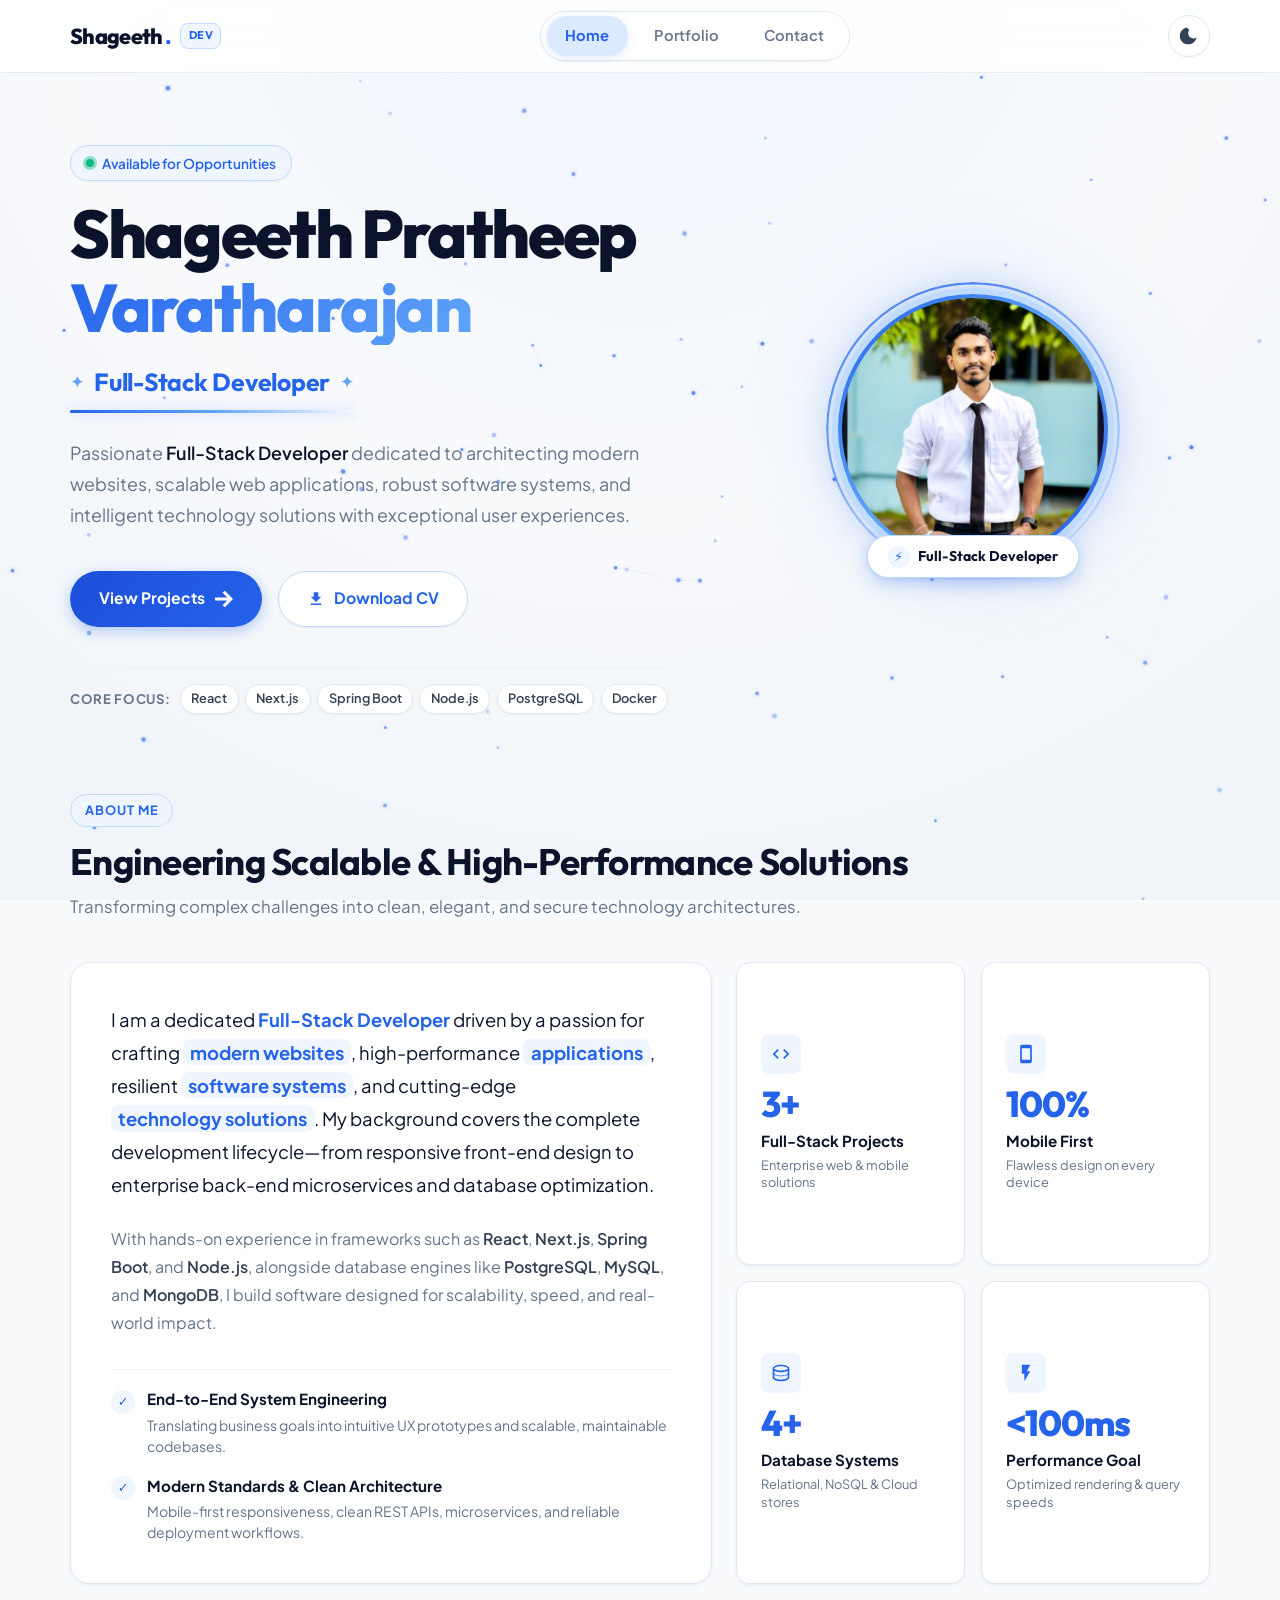
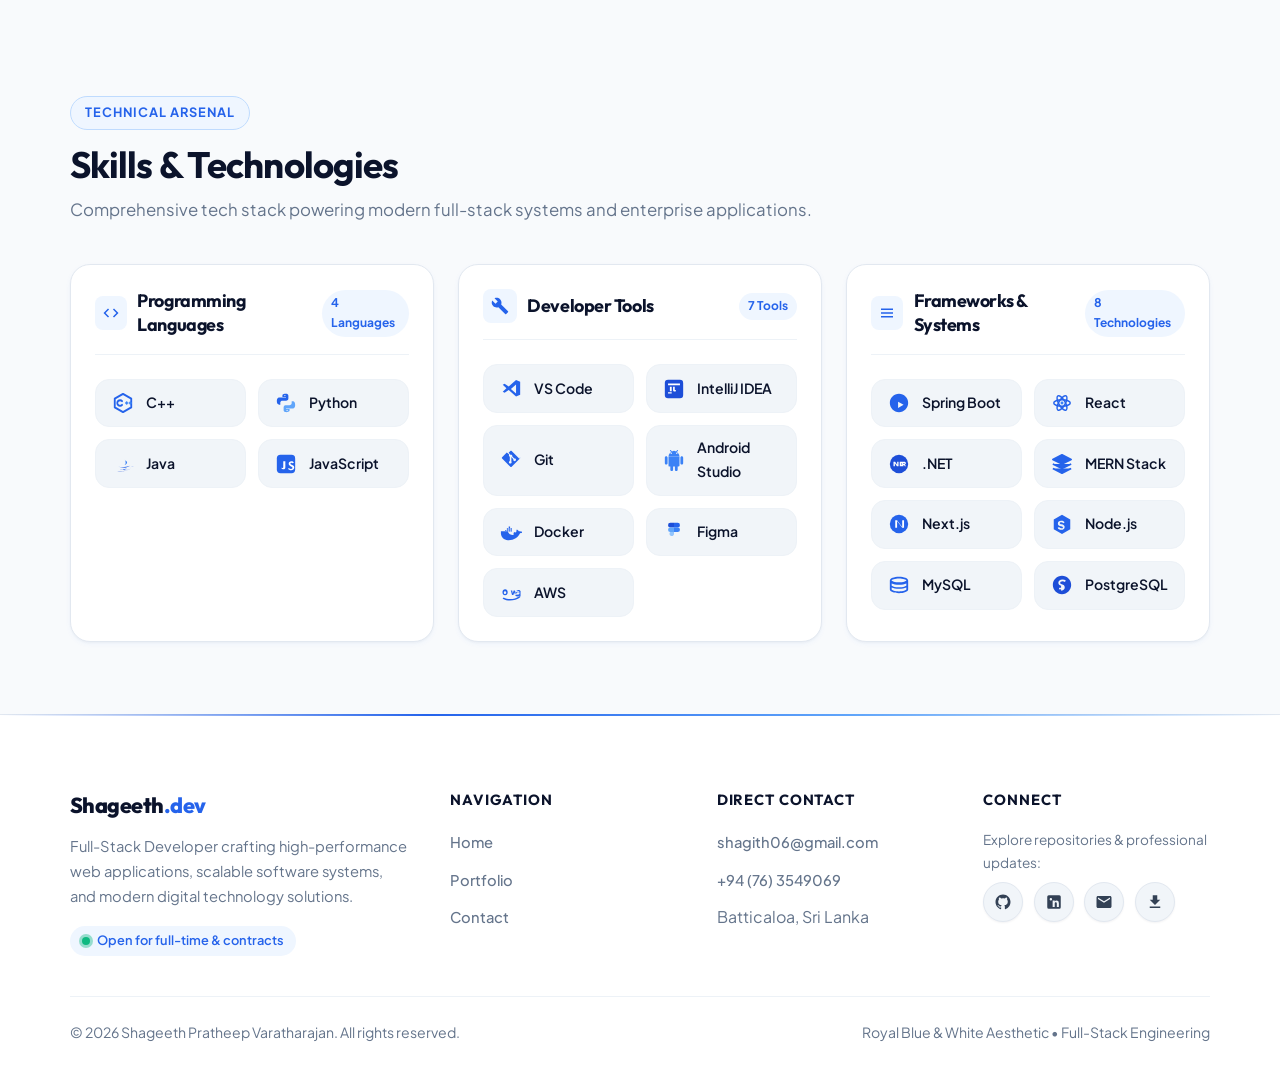
==== commit 85bc9119: "updated social media links" ====
--- a/index.html
+++ b/index.html
@@ -522,13 +522,13 @@
           <p class="muted" style="font-size:0.85rem; margin-bottom: 0.5rem;">Explore repositories &amp; professional updates:</p>
           <div class="footer-social-row">
             <!-- GitHub -->
-            <a href="https://github.com/" class="social-icon-btn" target="_blank" rel="noopener noreferrer" aria-label="GitHub Profile">
+            <a href="https://github.com/VSHAGEETHPRATHEEP06" class="social-icon-btn" target="_blank" rel="noopener noreferrer" aria-label="GitHub Profile">
               <svg viewBox="0 0 24 24">
                 <path d="M12 2C6.477 2 2 6.484 2 12.017c0 4.425 2.865 8.18 6.839 9.504.5.092.682-.217.682-.483 0-.237-.008-.868-.013-1.703-2.782.605-3.369-1.343-3.369-1.343-.454-1.158-1.11-1.466-1.11-1.466-.908-.62.069-.608.069-.608 1.003.07 1.53 1.032 1.53 1.032.892 1.53 2.341 1.088 2.91.832.092-.647.35-1.088.636-1.338-2.22-.253-4.555-1.113-4.555-4.951 0-1.093.39-1.988 1.029-2.688-.103-.253-.446-1.272.098-2.65 0 0 .84-.27 2.75 1.026A9.564 9.564 0 0112 6.844c.85.004 1.705.115 2.504.337 1.909-1.296 2.747-1.027 2.747-1.027.546 1.379.202 2.398.1 2.651.64.7 1.028 1.595 1.028 2.688 0 3.848-2.339 4.695-4.566 4.943.359.309.678.92.678 1.855 0 1.338-.012 2.419-.012 2.747 0 .268.18.58.688.482A10.019 10.019 0 0022 12.017C22 6.484 17.522 2 12 2z"/>
               </svg>
             </a>
             <!-- LinkedIn -->
-            <a href="https://linkedin.com/" class="social-icon-btn" target="_blank" rel="noopener noreferrer" aria-label="LinkedIn Profile">
+            <a href="https://www.linkedin.com/in/shageeth-pratheep-varatharajan/" class="social-icon-btn" target="_blank" rel="noopener noreferrer" aria-label="LinkedIn Profile">
               <svg viewBox="0 0 24 24">
                 <path d="M19 3a2 2 0 0 1 2 2v14a2 2 0 0 1-2 2H5a2 2 0 0 1-2-2V5a2 2 0 0 1 2-2h14m-.5 15.5v-5.3a3.26 3.26 0 0 0-3.26-3.26c-.85 0-1.84.52-2.28 1.3v-1.11h-2.79v8.37h2.79v-4.93c0-.77.62-1.4 1.39-1.4a1.4 1.4 0 0 1 1.4 1.4v4.93h2.75M6.46 10.9h2.77v8.37H6.46v-8.37M7.84 6.7a1.62 1.62 0 1 0 0 3.24 1.62 1.62 0 0 0 0-3.24z"/>
               </svg>
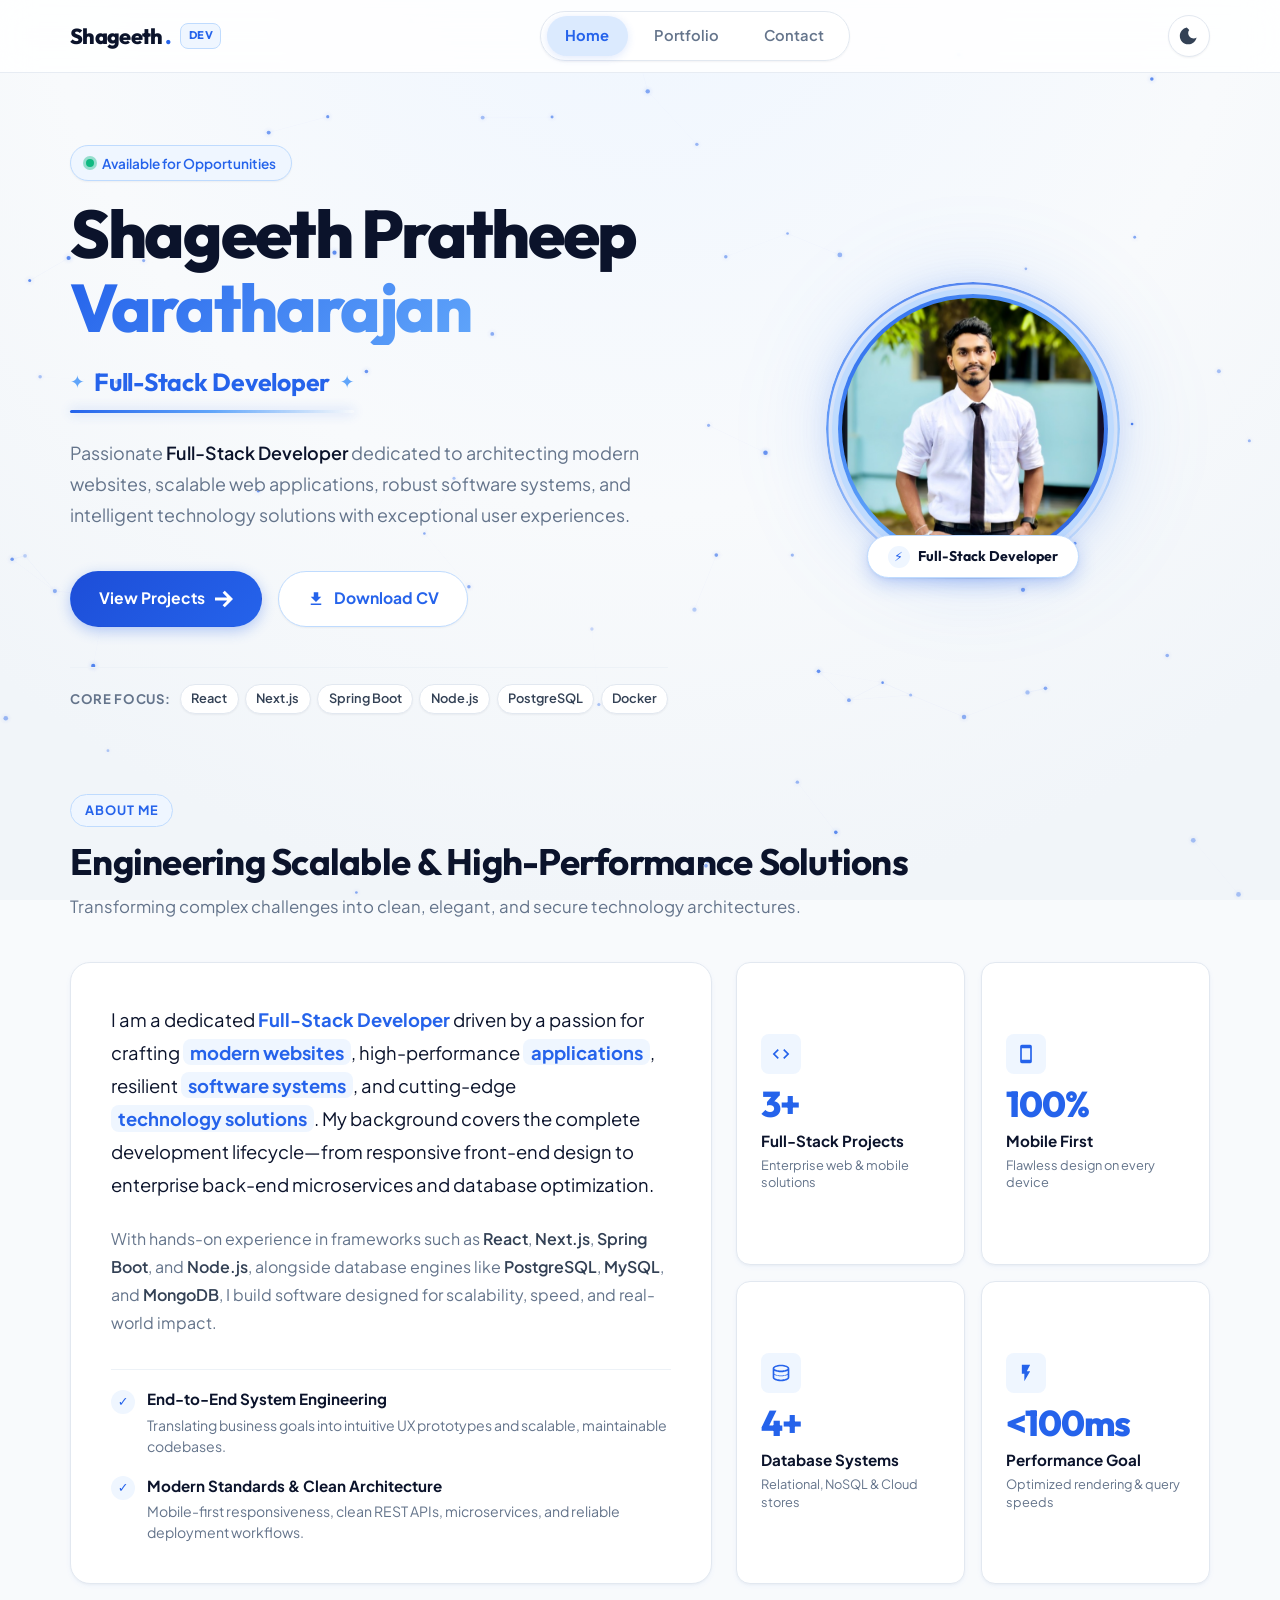
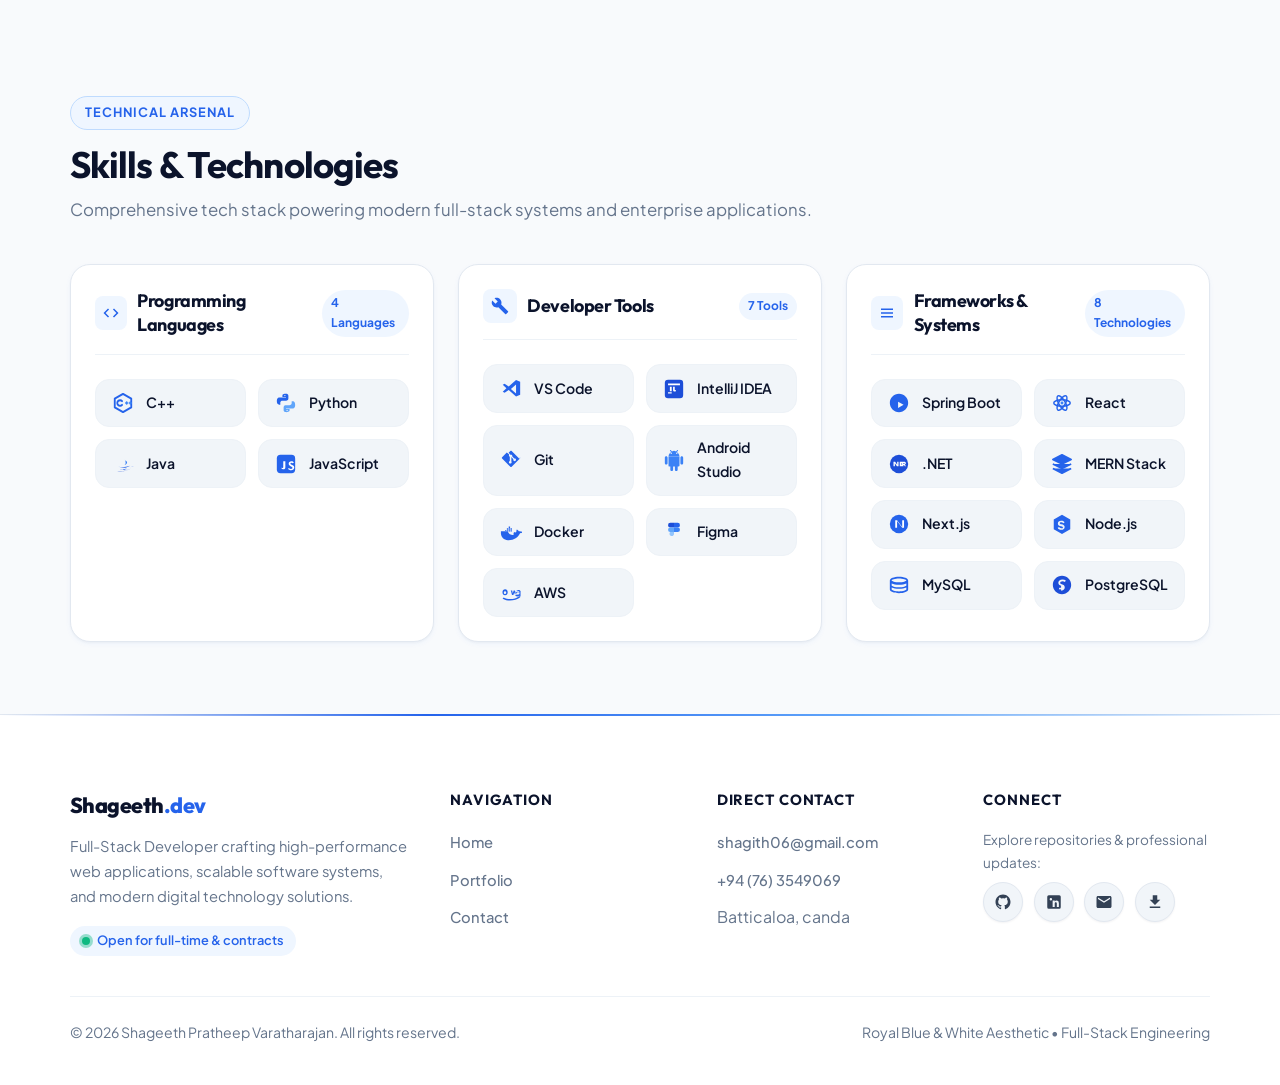
==== commit 324ada77: "change srilanka to canada" ====
--- a/index.html
+++ b/index.html
@@ -513,7 +513,7 @@
           <ul class="footer-links">
             <li><a href="mailto:shagith06@gmail.com">shagith06@gmail.com</a></li>
             <li><a href="tel:+94763549069">+94 (76) 3549069</a></li>
-            <li><span class="muted">Batticaloa, Sri Lanka</span></li>
+            <li><span class="muted">Batticaloa, canda</span></li>
           </ul>
         </div>
 
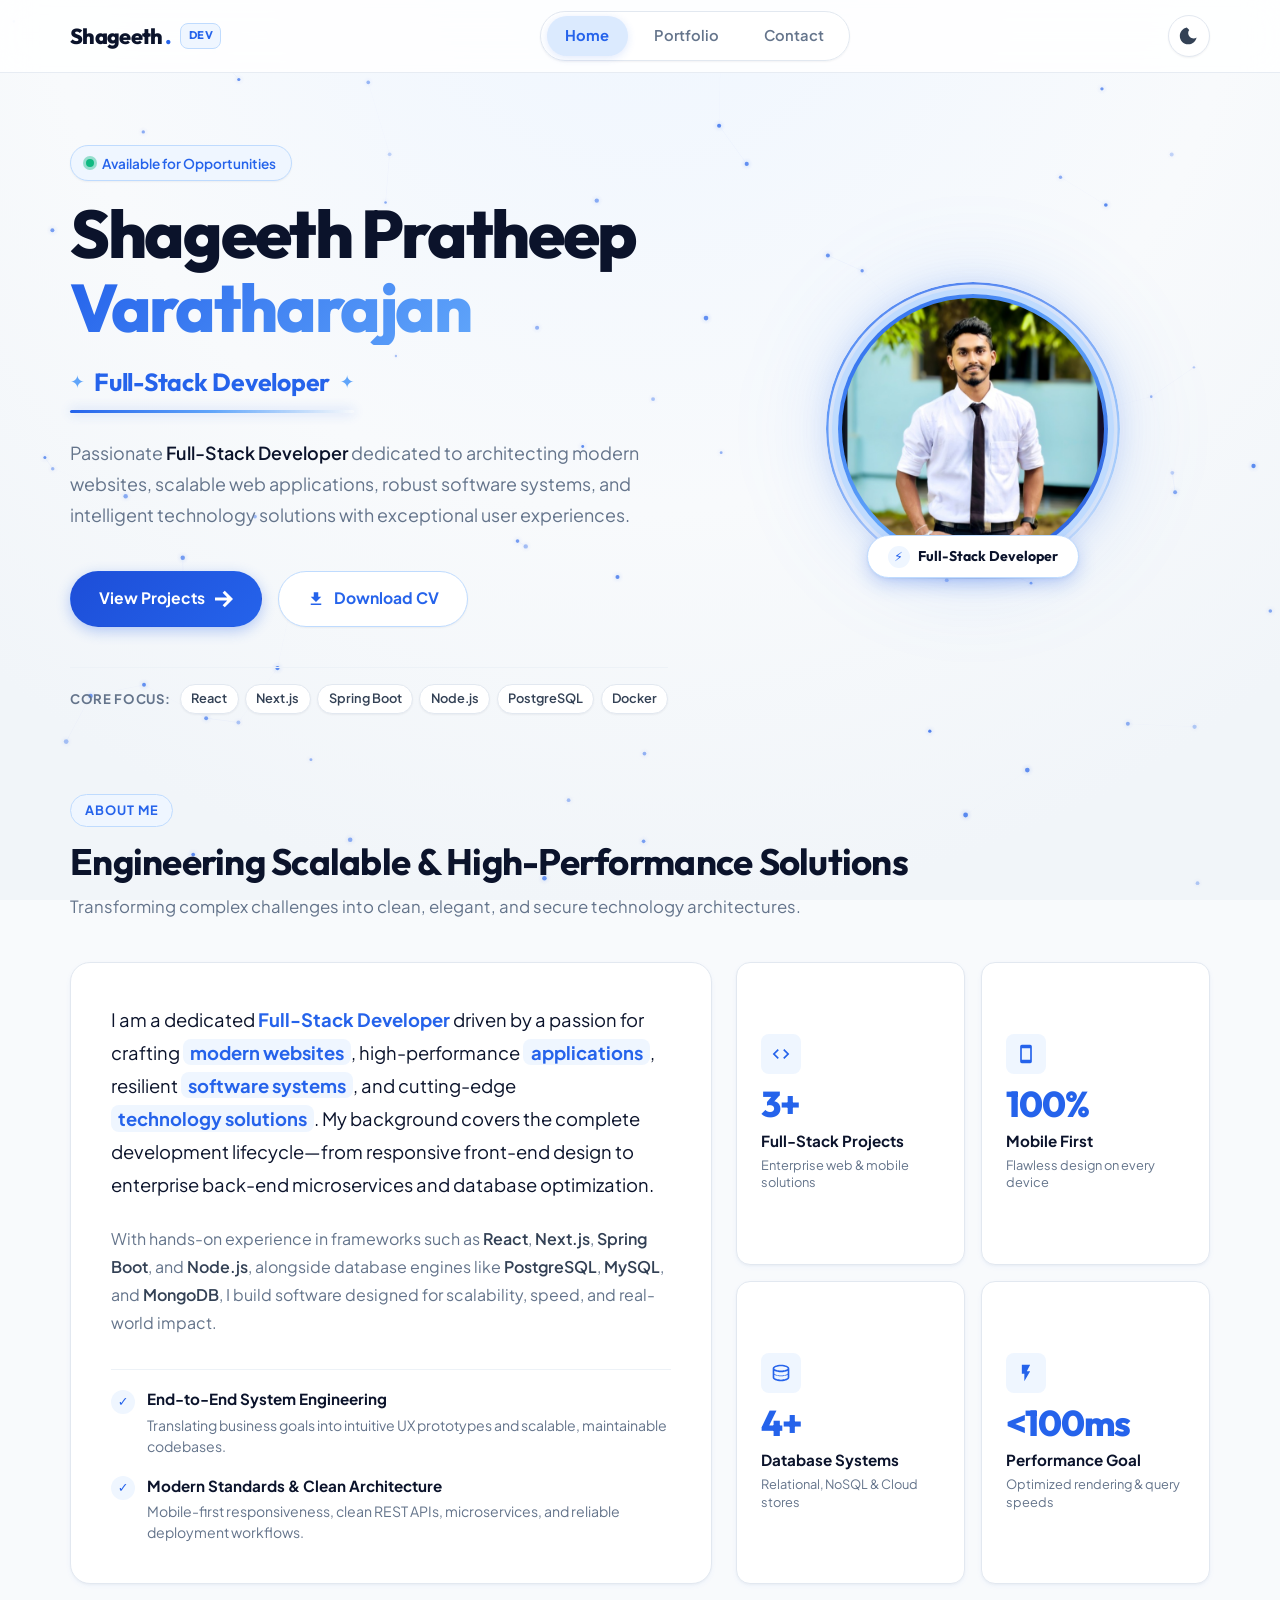
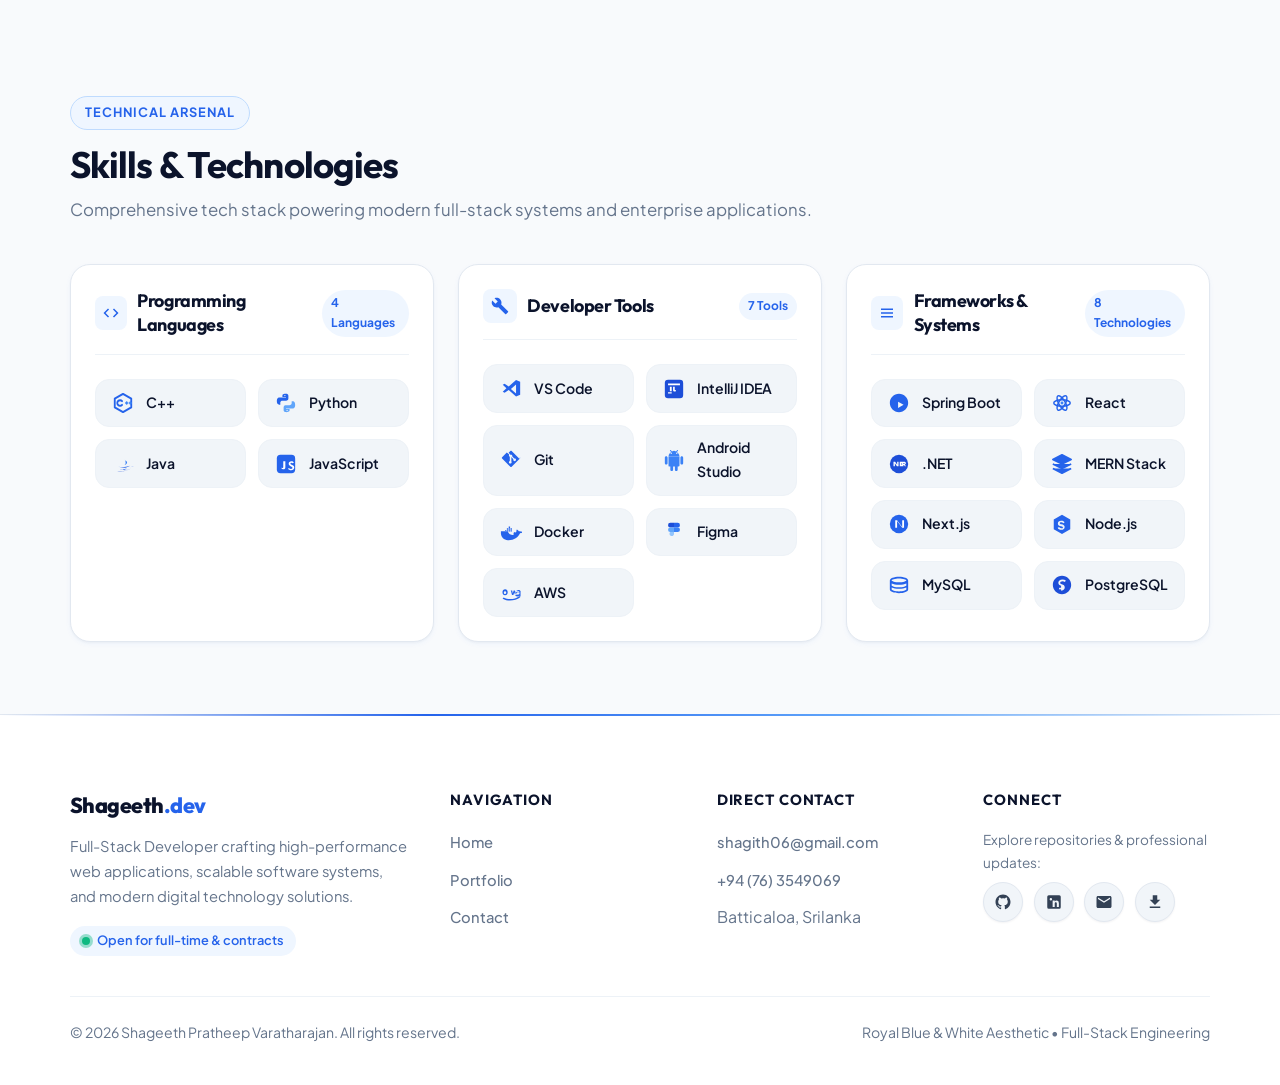
==== commit e300a8df: "change canda to srilanka" ====
--- a/index.html
+++ b/index.html
@@ -513,7 +513,7 @@
           <ul class="footer-links">
             <li><a href="mailto:shagith06@gmail.com">shagith06@gmail.com</a></li>
             <li><a href="tel:+94763549069">+94 (76) 3549069</a></li>
-            <li><span class="muted">Batticaloa, canda</span></li>
+            <li><span class="muted">Batticaloa, Srilanka </span></li>
           </ul>
         </div>
 
